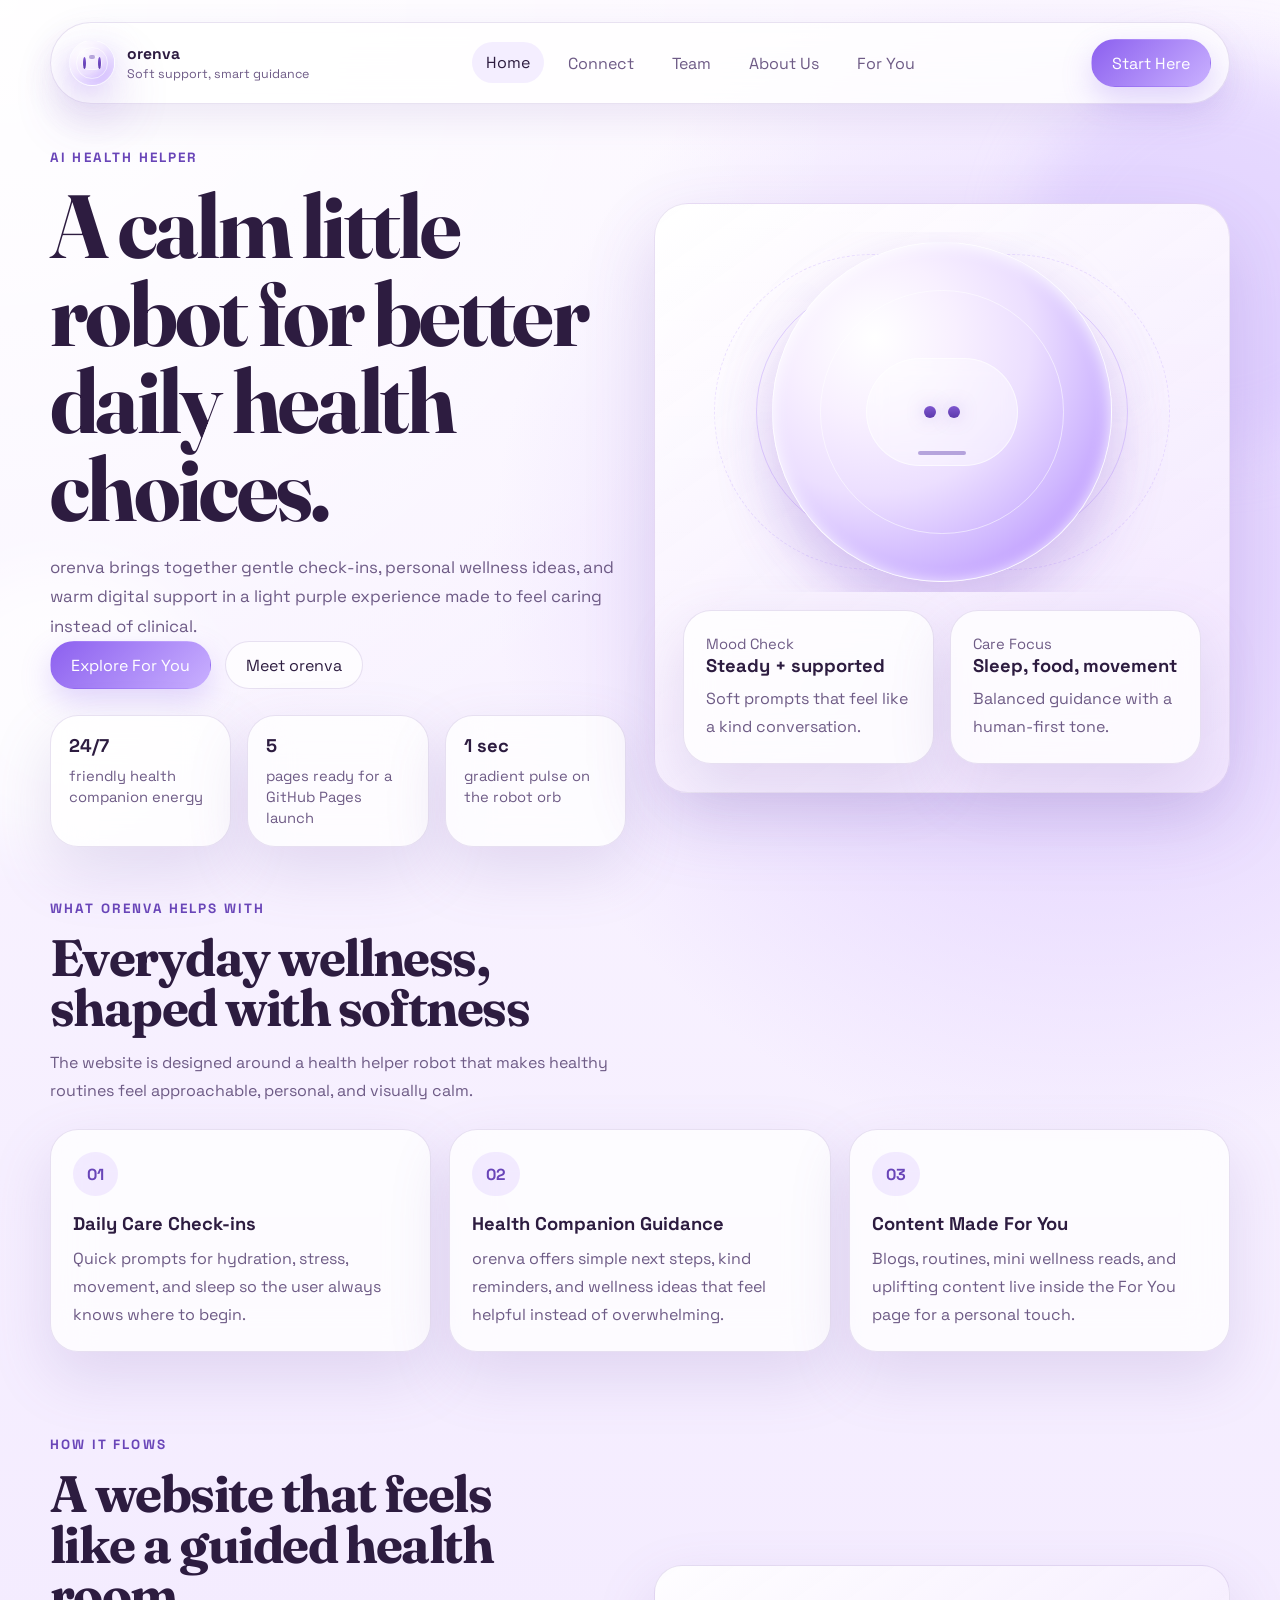
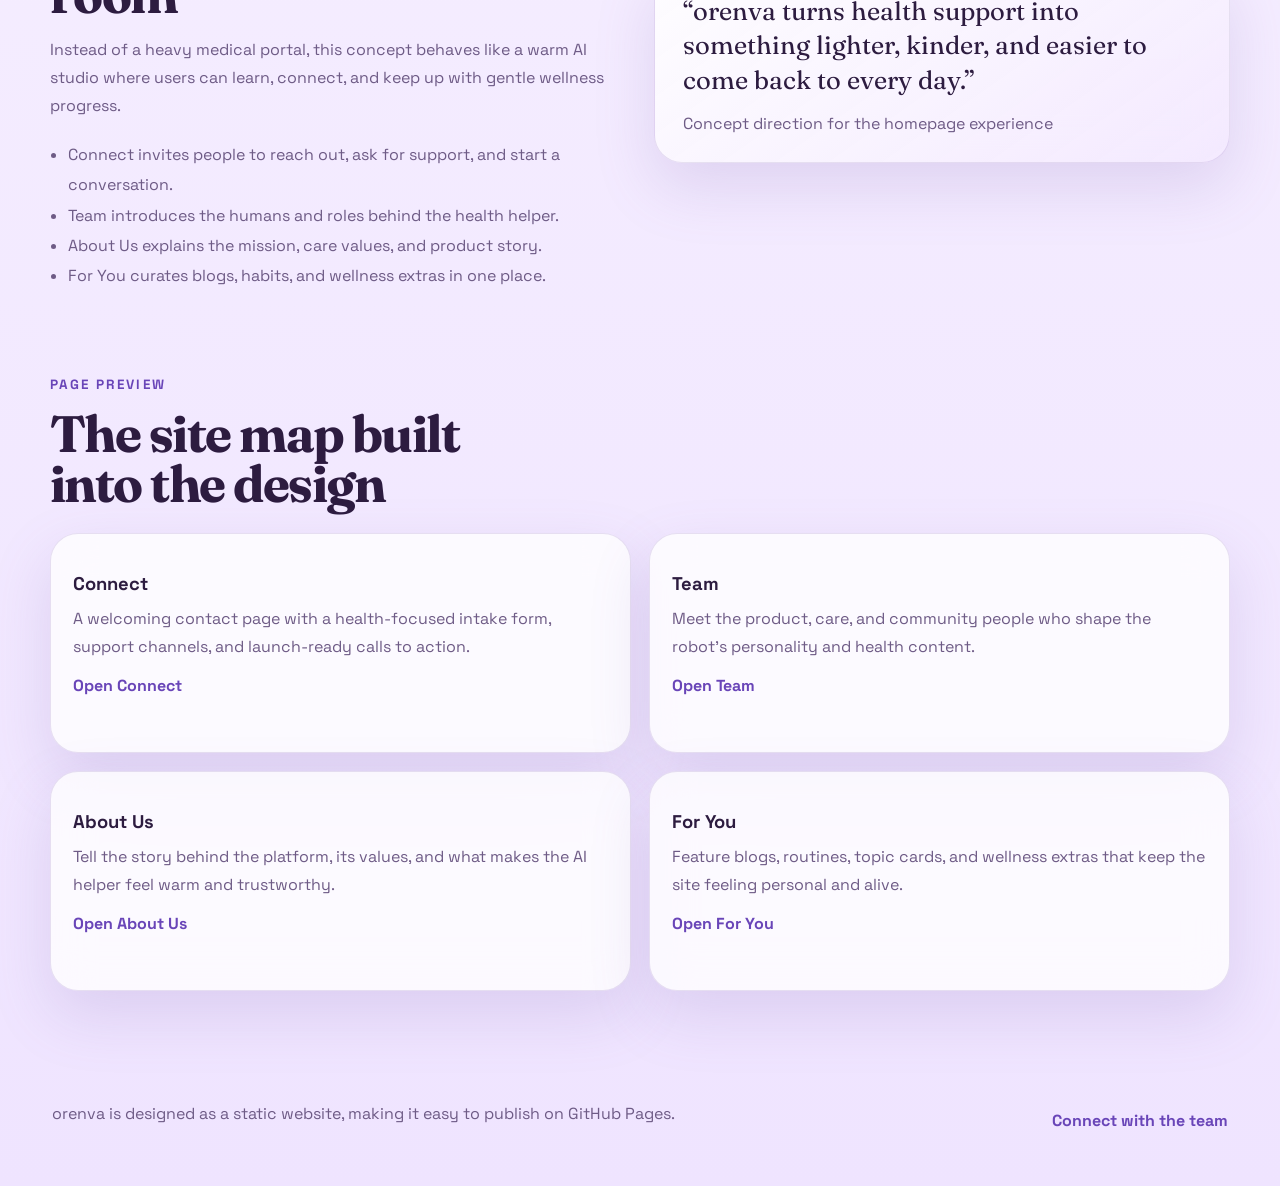
==== index.html @ 9d2106e4 "Add files via upload" ====
<!doctype html>
<html lang="en">
  <head>
    <meta charset="UTF-8" />
    <meta name="viewport" content="width=device-width, initial-scale=1.0" />
    <title>orenva | Gentle Health Support</title>
    <meta
      name="description"
      content="orenva is a soft, light-purple wellness website built for an AI health helper robot with pages for Connect, Team, About Us, and For You."
    />
    <link rel="stylesheet" href="./styles.css" />
    <script defer src="./main.js"></script>
  </head>
  <body data-page="home">
    <div class="site-shell">
      <header class="site-header">
        <a class="brand" href="./index.html" aria-label="orenva home">
          <span class="brand-mark">
            <span class="orb-bot orb-bot--small" data-orb aria-hidden="true">
              <span class="orb-face">
                <span class="eye"></span>
                <span class="eye"></span>
                <span class="mouth"></span>
              </span>
            </span>
          </span>
          <span class="brand-copy">
            <strong>orenva</strong>
            <small>Soft support, smart guidance</small>
          </span>
        </a>

        <nav class="site-nav" aria-label="Primary">
          <a href="./index.html" data-nav-link="home">Home</a>
          <a href="./connect.html" data-nav-link="connect">Connect</a>
          <a href="./team.html" data-nav-link="team">Team</a>
          <a href="./about.html" data-nav-link="about">About Us</a>
          <a href="./for-you.html" data-nav-link="for-you">For You</a>
        </nav>

        <a class="button nav-cta" href="./connect.html">Start Here</a>
      </header>

      <main class="page-main">
        <section class="hero">
          <div class="hero-copy" data-reveal>
            <p class="eyebrow">AI Health Helper</p>
            <h1 class="display">
              A calm little robot for better daily health choices.
            </h1>
            <p class="lead">
              orenva brings together gentle check-ins, personal wellness
              ideas, and warm digital support in a light purple experience made
              to feel caring instead of clinical.
            </p>

            <div class="hero-actions">
              <a class="button" href="./for-you.html">Explore For You</a>
              <a class="button button-secondary" href="./about.html">
                Meet orenva
              </a>
            </div>

            <div class="metric-list">
              <article class="metric">
                <strong>24/7</strong>
                <span>friendly health companion energy</span>
              </article>
              <article class="metric">
                <strong>5</strong>
                <span>pages ready for a GitHub Pages launch</span>
              </article>
              <article class="metric">
                <strong>1 sec</strong>
                <span>gradient pulse on the robot orb</span>
              </article>
            </div>
          </div>

          <div class="hero-visual" data-reveal>
            <section class="spotlight-panel">
              <div class="orb-stage">
                <div class="orb-halo orb-halo--one"></div>
                <div class="orb-halo orb-halo--two"></div>
                <div class="orb-bot orb-bot--hero" data-orb aria-hidden="true">
                  <span class="orb-face">
                    <span class="eye"></span>
                    <span class="eye"></span>
                    <span class="mouth"></span>
                  </span>
                </div>
              </div>

              <div class="hero-dashboard">
                <article class="stat-card">
                  <span class="stat-label">Mood Check</span>
                  <strong>Steady + supported</strong>
                  <p>Soft prompts that feel like a kind conversation.</p>
                </article>
                <article class="stat-card">
                  <span class="stat-label">Care Focus</span>
                  <strong>Sleep, food, movement</strong>
                  <p>Balanced guidance with a human-first tone.</p>
                </article>
              </div>
            </section>
          </div>
        </section>

        <section class="section" data-reveal>
          <div class="section-heading">
            <p class="eyebrow">What orenva Helps With</p>
            <h2 class="section-title">Everyday wellness, shaped with softness</h2>
            <p class="section-subtitle">
              The website is designed around a health helper robot that makes
              healthy routines feel approachable, personal, and visually calm.
            </p>
          </div>

          <div class="card-grid card-grid--three">
            <article class="surface-card">
              <span class="icon-chip">01</span>
              <h3>Daily Care Check-ins</h3>
              <p>
                Quick prompts for hydration, stress, movement, and sleep so the
                user always knows where to begin.
              </p>
            </article>
            <article class="surface-card">
              <span class="icon-chip">02</span>
              <h3>Health Companion Guidance</h3>
              <p>
                orenva offers simple next steps, kind reminders, and wellness
                ideas that feel helpful instead of overwhelming.
              </p>
            </article>
            <article class="surface-card">
              <span class="icon-chip">03</span>
              <h3>Content Made For You</h3>
              <p>
                Blogs, routines, mini wellness reads, and uplifting content live
                inside the For You page for a personal touch.
              </p>
            </article>
          </div>
        </section>

        <section class="section section--split">
          <div class="section-copy" data-reveal>
            <p class="eyebrow">How It Flows</p>
            <h2 class="section-title">A website that feels like a guided health room</h2>
            <p class="section-subtitle">
              Instead of a heavy medical portal, this concept behaves like a
              warm AI studio where users can learn, connect, and keep up with
              gentle wellness progress.
            </p>
            <ul class="list">
              <li>Connect invites people to reach out, ask for support, and start a conversation.</li>
              <li>Team introduces the humans and roles behind the health helper.</li>
              <li>About Us explains the mission, care values, and product story.</li>
              <li>For You curates blogs, habits, and wellness extras in one place.</li>
            </ul>
          </div>

          <aside class="quote-card" data-reveal>
            <p>
              “orenva turns health support into something lighter, kinder, and
              easier to come back to every day.”
            </p>
            <span>Concept direction for the homepage experience</span>
          </aside>
        </section>

        <section class="section" data-reveal>
          <div class="section-heading">
            <p class="eyebrow">Page Preview</p>
            <h2 class="section-title">The site map built into the design</h2>
          </div>

          <div class="card-grid card-grid--two">
            <article class="surface-card surface-card--feature">
              <h3>Connect</h3>
              <p>
                A welcoming contact page with a health-focused intake form,
                support channels, and launch-ready calls to action.
              </p>
              <a class="text-link" href="./connect.html">Open Connect</a>
            </article>
            <article class="surface-card surface-card--feature">
              <h3>Team</h3>
              <p>
                Meet the product, care, and community people who shape the
                robot’s personality and health content.
              </p>
              <a class="text-link" href="./team.html">Open Team</a>
            </article>
            <article class="surface-card surface-card--feature">
              <h3>About Us</h3>
              <p>
                Tell the story behind the platform, its values, and what makes
                the AI helper feel warm and trustworthy.
              </p>
              <a class="text-link" href="./about.html">Open About Us</a>
            </article>
            <article class="surface-card surface-card--feature">
              <h3>For You</h3>
              <p>
                Feature blogs, routines, topic cards, and wellness extras that
                keep the site feeling personal and alive.
              </p>
              <a class="text-link" href="./for-you.html">Open For You</a>
            </article>
          </div>
        </section>
      </main>

      <footer class="site-footer">
        <p>orenva is designed as a static website, making it easy to publish on GitHub Pages.</p>
        <a class="text-link" href="./connect.html">Connect with the team</a>
      </footer>
    </div>
  </body>
</html>
---- styles.css ----
@import url("https://fonts.googleapis.com/css2?family=Fraunces:wght@600;700&family=Space+Grotesk:wght@400;500;700&display=swap");

:root {
  color-scheme: light;
  --bg: #f7f1ff;
  --bg-soft: #f1e7ff;
  --surface: rgba(255, 255, 255, 0.78);
  --surface-strong: #ffffff;
  --surface-tint: rgba(255, 245, 255, 0.9);
  --ink: #2d1c40;
  --ink-soft: #6e5b86;
  --line: rgba(129, 95, 179, 0.18);
  --accent: #b391ff;
  --accent-strong: #8e63f0;
  --accent-deep: #6945b8;
  --accent-fog: rgba(179, 145, 255, 0.18);
  --shadow: 0 24px 60px rgba(130, 99, 176, 0.18);
  --radius-xl: 28px;
  --radius-lg: 22px;
  --radius-md: 16px;
  --transition: 220ms ease;
}

*,
*::before,
*::after {
  box-sizing: border-box;
}

html {
  scroll-behavior: smooth;
}

body {
  margin: 0;
  min-height: 100vh;
  color: var(--ink);
  font-family: "Space Grotesk", sans-serif;
  background:
    radial-gradient(circle at top left, rgba(255, 255, 255, 0.95), rgba(255, 255, 255, 0) 28%),
    radial-gradient(circle at 85% 20%, rgba(218, 197, 255, 0.9), rgba(218, 197, 255, 0) 24%),
    linear-gradient(180deg, #fcf8ff 0%, #f6efff 42%, #efe4ff 100%);
  overflow-x: hidden;
  position: relative;
}

body::before,
body::after {
  content: "";
  position: fixed;
  inset: auto;
  border-radius: 999px;
  z-index: 0;
  filter: blur(30px);
  pointer-events: none;
}

body::before {
  width: 24rem;
  height: 24rem;
  top: 4rem;
  right: -8rem;
  background: rgba(213, 194, 255, 0.45);
}

body::after {
  width: 18rem;
  height: 18rem;
  bottom: 3rem;
  left: -5rem;
  background: rgba(255, 255, 255, 0.7);
}

a {
  color: inherit;
  text-decoration: none;
}

img {
  max-width: 100%;
  display: block;
}

.site-shell {
  width: min(1180px, calc(100% - 32px));
  margin: 0 auto;
  padding: 22px 0 40px;
  position: relative;
  z-index: 1;
}

.site-header {
  position: sticky;
  top: 18px;
  z-index: 4;
  display: flex;
  align-items: center;
  justify-content: space-between;
  gap: 18px;
  flex-wrap: wrap;
  padding: 16px 18px;
  border: 1px solid var(--line);
  border-radius: 999px;
  background: rgba(255, 255, 255, 0.76);
  backdrop-filter: blur(18px);
  box-shadow: 0 14px 36px rgba(118, 84, 170, 0.12);
}

.brand {
  display: inline-flex;
  align-items: center;
  gap: 12px;
}

.brand-copy {
  display: grid;
  gap: 2px;
}

.brand-copy strong {
  font-size: 0.98rem;
}

.brand-copy small {
  color: var(--ink-soft);
  font-size: 0.78rem;
}

.site-nav {
  display: flex;
  align-items: center;
  justify-content: center;
  flex-wrap: wrap;
  gap: 10px;
}

.site-nav a {
  padding: 10px 14px;
  border-radius: 999px;
  color: var(--ink-soft);
  transition:
    color var(--transition),
    background-color var(--transition),
    transform var(--transition);
}

.site-nav a:hover,
.site-nav a.is-active {
  color: var(--ink);
  background: rgba(179, 145, 255, 0.15);
  transform: translateY(-1px);
}

.page-main {
  padding-top: 34px;
}

.hero,
.section--split,
.connect-layout,
.about-layout {
  display: grid;
  grid-template-columns: repeat(2, minmax(0, 1fr));
  gap: 28px;
  align-items: center;
}

.hero {
  min-height: calc(100vh - 180px);
}

.hero-copy,
.hero-visual,
.section-copy,
.page-intro {
  position: relative;
}

.eyebrow {
  margin: 0 0 16px;
  font-size: 0.84rem;
  font-weight: 700;
  letter-spacing: 0.16em;
  text-transform: uppercase;
  color: var(--accent-deep);
}

.display,
.section-title,
.page-title {
  margin: 0;
  font-family: "Fraunces", serif;
  line-height: 0.98;
  letter-spacing: -0.03em;
}

.display {
  font-size: clamp(3.4rem, 7vw, 6.4rem);
  max-width: 11ch;
}

.page-title {
  font-size: clamp(2.8rem, 5vw, 4.8rem);
}

.section-title {
  font-size: clamp(2.1rem, 4vw, 3.2rem);
  max-width: 14ch;
}

.lead,
.section-subtitle,
.page-subtitle,
.surface-card p,
.team-card p,
.stat-card p,
.contact-card p,
.resource-card p,
.quote-card p,
.timeline-item p,
.footer-note {
  margin: 0;
  line-height: 1.75;
  color: var(--ink-soft);
}

.lead {
  margin-top: 20px;
  max-width: 58ch;
  font-size: 1.05rem;
}

.page-subtitle,
.section-subtitle {
  margin-top: 16px;
  max-width: 62ch;
}

.section,
.page-hero {
  padding: 42px 0;
}

.section-heading {
  margin-bottom: 24px;
}

.hero-actions,
.chip-row,
.meta-row {
  display: flex;
  align-items: center;
  gap: 14px;
  flex-wrap: wrap;
}

.button,
button,
input,
select,
textarea {
  font: inherit;
}

.button {
  display: inline-flex;
  align-items: center;
  justify-content: center;
  min-height: 48px;
  padding: 0 20px;
  border-radius: 999px;
  border: 1px solid transparent;
  background: linear-gradient(135deg, #8c60ef 0%, #c9b0ff 100%);
  color: #ffffff;
  box-shadow: 0 12px 30px rgba(142, 99, 240, 0.26);
  transition:
    transform var(--transition),
    box-shadow var(--transition),
    background-color var(--transition);
}

.button:hover {
  transform: translateY(-2px);
  box-shadow: 0 16px 34px rgba(142, 99, 240, 0.3);
}

.button-secondary {
  color: var(--ink);
  border-color: var(--line);
  background: rgba(255, 255, 255, 0.7);
  box-shadow: none;
}

.nav-cta {
  min-width: 120px;
}

.metric-list,
.stat-stack {
  display: grid;
  gap: 16px;
}

.metric-list {
  margin-top: 26px;
  grid-template-columns: repeat(3, minmax(0, 1fr));
}

.metric,
.stat-card,
.surface-card,
.contact-card,
.team-card,
.resource-card,
.quote-card,
.timeline-item,
.page-panel {
  border: 1px solid var(--line);
  border-radius: var(--radius-xl);
  background: var(--surface);
  backdrop-filter: blur(20px);
  box-shadow: var(--shadow);
}

.metric {
  padding: 18px;
}

.metric strong,
.stat-card strong {
  display: block;
  font-size: 1.15rem;
  margin-bottom: 8px;
}

.metric span,
.stat-label,
.team-role,
.blog-meta,
.timeline-item span {
  color: var(--ink-soft);
  font-size: 0.92rem;
}

.spotlight-panel {
  position: relative;
  padding: 28px;
  border-radius: 34px;
  background:
    linear-gradient(145deg, rgba(255, 255, 255, 0.9), rgba(244, 232, 255, 0.82)),
    linear-gradient(180deg, rgba(255, 255, 255, 0.6), rgba(255, 255, 255, 0));
  border: 1px solid rgba(129, 95, 179, 0.16);
  box-shadow: 0 30px 70px rgba(111, 77, 170, 0.18);
}

.orb-stage {
  position: relative;
  min-height: 360px;
  display: grid;
  place-items: center;
  overflow: hidden;
}

.orb-halo {
  position: absolute;
  border-radius: 999px;
  border: 1px solid rgba(180, 145, 255, 0.36);
}

.orb-halo--one {
  width: 72%;
  height: 72%;
}

.orb-halo--two {
  width: 88%;
  height: 88%;
  border-style: dashed;
  opacity: 0.7;
}

.orb-bot {
  position: relative;
  display: grid;
  place-items: center;
  aspect-ratio: 1;
  border-radius: 50%;
  background:
    radial-gradient(circle at 30% 28%, #ffffff 0%, #faf7ff 24%, #e9ddff 48%, #cfb4ff 72%, #af83ff 100%);
  border: 1px solid rgba(255, 255, 255, 0.88);
  box-shadow:
    inset 0 2px 16px rgba(255, 255, 255, 0.88),
    0 28px 56px rgba(138, 96, 201, 0.24);
  transition:
    background 900ms ease,
    box-shadow 900ms ease,
    transform 400ms ease;
  animation: orb-float 4s ease-in-out infinite;
}

.orb-bot::before {
  content: "";
  position: absolute;
  inset: -12%;
  z-index: -1;
  border-radius: inherit;
  background: conic-gradient(
    from 90deg,
    rgba(255, 255, 255, 0.05),
    rgba(195, 165, 255, 0.52),
    rgba(255, 255, 255, 0.08),
    rgba(214, 199, 255, 0.38)
  );
  filter: blur(12px);
}

.orb-bot::after {
  content: "";
  position: absolute;
  inset: 14%;
  border-radius: inherit;
  border: 1px solid rgba(255, 255, 255, 0.55);
}

.orb-bot[data-tone="white"] {
  background:
    radial-gradient(circle at 30% 28%, #ffffff 0%, #fffefe 26%, #f7f2ff 48%, #e2d7ff 72%, #cdb9f6 100%);
  box-shadow:
    inset 0 2px 16px rgba(255, 255, 255, 0.92),
    0 28px 56px rgba(138, 96, 201, 0.18);
}

.orb-bot[data-tone="purple"] {
  background:
    radial-gradient(circle at 30% 28%, #ffffff 0%, #f8f0ff 24%, #ecdfff 46%, #d0b8ff 68%, #a977ff 100%);
  box-shadow:
    inset 0 2px 16px rgba(255, 255, 255, 0.92),
    0 28px 56px rgba(125, 76, 205, 0.3);
}

.orb-bot--hero {
  width: min(340px, 72vw);
}

.orb-bot--small {
  width: 46px;
}

.orb-face {
  position: relative;
  width: 45%;
  height: 32%;
  display: flex;
  align-items: center;
  justify-content: center;
  gap: 12px;
  border-radius: 999px;
  background: rgba(255, 255, 255, 0.42);
  border: 1px solid rgba(255, 255, 255, 0.62);
  backdrop-filter: blur(10px);
}

.eye {
  width: 12px;
  height: 12px;
  border-radius: 50%;
  background: linear-gradient(180deg, #7f57d0 0%, #5c39ab 100%);
  box-shadow: 0 0 18px rgba(127, 87, 208, 0.35);
}

.mouth {
  position: absolute;
  bottom: 10px;
  width: 32%;
  height: 4px;
  border-radius: 999px;
  background: rgba(92, 57, 171, 0.42);
}

.hero-dashboard {
  display: grid;
  grid-template-columns: repeat(2, minmax(0, 1fr));
  gap: 16px;
  margin-top: 18px;
}

.stat-card,
.surface-card,
.contact-card,
.team-card,
.resource-card,
.timeline-item,
.page-panel {
  padding: 22px;
}

.stat-label,
.text-link {
  display: inline-flex;
  align-items: center;
  gap: 8px;
}

.text-link {
  margin-top: 14px;
  color: var(--accent-deep);
  font-weight: 700;
}

.text-link:hover {
  text-decoration: underline;
}

.card-grid,
.team-grid,
.blog-grid,
.contact-grid,
.mini-grid,
.timeline {
  display: grid;
  gap: 18px;
}

.contact-grid--offset {
  margin-top: 18px;
}

.card-grid--three,
.team-grid,
.contact-grid,
.mini-grid {
  grid-template-columns: repeat(3, minmax(0, 1fr));
}

.card-grid--two,
.blog-grid,
.timeline {
  grid-template-columns: repeat(2, minmax(0, 1fr));
}

.surface-card h3,
.team-card h3,
.resource-card h3,
.contact-card h3,
.timeline-item h3 {
  margin: 16px 0 10px;
  font-size: 1.15rem;
}

.surface-card--feature {
  min-height: 220px;
}

.icon-chip,
.chip {
  display: inline-flex;
  align-items: center;
  justify-content: center;
  min-width: 44px;
  min-height: 44px;
  padding: 0 14px;
  border-radius: 999px;
  background: rgba(179, 145, 255, 0.16);
  color: var(--accent-deep);
  font-weight: 700;
}

.chip {
  min-height: 38px;
  min-width: unset;
  font-size: 0.92rem;
}

.list {
  margin: 20px 0 0;
  padding-left: 18px;
  color: var(--ink-soft);
  line-height: 1.9;
}

.quote-card {
  padding: 28px;
  background:
    linear-gradient(145deg, rgba(255, 255, 255, 0.9), rgba(243, 233, 255, 0.84));
}

.quote-card p {
  font-family: "Fraunces", serif;
  font-size: 1.6rem;
  line-height: 1.35;
  color: var(--ink);
}

.quote-card span {
  display: inline-block;
  margin-top: 16px;
  color: var(--ink-soft);
}

.page-hero {
  display: grid;
  gap: 18px;
}

.page-panel {
  background: var(--surface-tint);
}

.contact-card strong,
.page-panel strong {
  display: block;
  margin-bottom: 8px;
}

.connect-form {
  display: grid;
  gap: 16px;
}

.field {
  display: grid;
  gap: 8px;
}

label {
  font-weight: 700;
  font-size: 0.94rem;
}

input,
select,
textarea {
  width: 100%;
  border: 1px solid rgba(131, 98, 179, 0.2);
  border-radius: 18px;
  background: rgba(255, 255, 255, 0.9);
  color: var(--ink);
  padding: 14px 16px;
  outline: none;
  transition:
    border-color var(--transition),
    box-shadow var(--transition),
    transform var(--transition);
}

textarea {
  min-height: 150px;
  resize: vertical;
}

input:focus,
select:focus,
textarea:focus {
  border-color: rgba(142, 99, 240, 0.4);
  box-shadow: 0 0 0 4px rgba(142, 99, 240, 0.12);
  transform: translateY(-1px);
}

.form-status {
  margin: 0;
  padding: 14px 16px;
  border-radius: 18px;
  background: rgba(179, 145, 255, 0.14);
  color: var(--accent-deep);
}

.avatar {
  width: 74px;
  height: 74px;
  border-radius: 24px;
  display: grid;
  place-items: center;
  font-family: "Fraunces", serif;
  font-size: 1.4rem;
  background: linear-gradient(145deg, #ffffff 0%, #ecdfff 100%);
  color: var(--accent-deep);
  box-shadow: inset 0 1px 10px rgba(255, 255, 255, 0.8);
}

.team-role {
  margin: 10px 0 0;
}

.founder-card {
  display: grid;
  grid-template-columns: minmax(240px, 320px) minmax(0, 1fr);
  gap: 28px;
  align-items: center;
  padding: 28px;
}

.founder-card h2 {
  margin: 0;
  font-family: "Fraunces", serif;
  font-size: clamp(2rem, 4vw, 3rem);
  line-height: 1;
}

.founder-card--about {
  background:
    linear-gradient(145deg, rgba(255, 255, 255, 0.94), rgba(241, 230, 255, 0.88));
}

.founder-copy {
  display: grid;
  gap: 12px;
}

.founder-label {
  margin-bottom: 0;
}

.registered-name {
  margin: 0;
  color: var(--accent-deep);
  font-size: 0.95rem;
  font-weight: 700;
}

.founder-portrait-frame {
  display: grid;
  place-items: center;
  min-height: 360px;
  padding: 20px;
  border-radius: 30px;
  border: 2px solid rgba(149, 110, 219, 0.42);
  background:
    radial-gradient(circle at top, rgba(255, 255, 255, 0.95), rgba(255, 255, 255, 0) 54%),
    linear-gradient(180deg, rgba(244, 235, 255, 0.92), rgba(233, 220, 255, 0.7));
  box-shadow:
    inset 0 1px 12px rgba(255, 255, 255, 0.75),
    0 18px 36px rgba(125, 76, 205, 0.15);
}

.founder-portrait {
  width: 100%;
  max-width: 260px;
  height: 100%;
  max-height: 420px;
  object-fit: cover;
  border-radius: 24px;
  border: 3px solid rgba(149, 110, 219, 0.5);
  box-shadow: 0 18px 34px rgba(86, 56, 150, 0.18);
}

.blog-card {
  padding: 24px;
  border-radius: var(--radius-xl);
  border: 1px solid var(--line);
  background:
    linear-gradient(145deg, rgba(255, 255, 255, 0.9), rgba(244, 236, 255, 0.86));
  box-shadow: var(--shadow);
}

.blog-card h3 {
  margin: 14px 0 10px;
  font-size: 1.18rem;
}

.blog-meta {
  display: inline-flex;
  align-items: center;
  padding: 8px 12px;
  border-radius: 999px;
  background: rgba(179, 145, 255, 0.12);
}

.timeline-item span {
  display: inline-block;
  margin-bottom: 12px;
  font-weight: 700;
  color: var(--accent-deep);
}

.site-footer {
  display: flex;
  align-items: center;
  justify-content: space-between;
  gap: 16px;
  flex-wrap: wrap;
  margin-top: 34px;
  padding: 20px 2px 6px;
  color: var(--ink-soft);
}

[data-reveal] {
  opacity: 0;
  transform: translateY(22px);
  transition:
    opacity 700ms ease,
    transform 700ms ease;
}

[data-reveal].is-visible {
  opacity: 1;
  transform: translateY(0);
}

@keyframes orb-float {
  0%,
  100% {
    transform: translateY(0);
  }
  50% {
    transform: translateY(-12px);
  }
}

@media (max-width: 960px) {
  .hero,
  .section--split,
  .connect-layout,
  .about-layout,
  .founder-card,
  .card-grid--two,
  .blog-grid,
  .timeline,
  .card-grid--three,
  .team-grid,
  .contact-grid,
  .mini-grid,
  .metric-list,
  .hero-dashboard {
    grid-template-columns: 1fr;
  }

  .site-header {
    border-radius: 28px;
  }

  .display,
  .page-title {
    max-width: none;
  }

  .hero {
    min-height: auto;
  }
}

@media (max-width: 680px) {
  .site-shell {
    width: min(100% - 20px, 1180px);
    padding-top: 14px;
  }

  .site-header {
    justify-content: center;
  }

  .spotlight-panel,
  .quote-card,
  .surface-card,
  .contact-card,
  .team-card,
  .blog-card,
  .resource-card,
  .timeline-item,
  .page-panel,
  .stat-card {
    padding: 20px;
  }

  .orb-stage {
    min-height: 290px;
  }

  .orb-bot--hero {
    width: min(260px, 72vw);
  }

  .founder-card {
    padding: 22px;
  }

  .founder-portrait-frame {
    min-height: 300px;
  }
}

@media (prefers-reduced-motion: reduce) {
  html {
    scroll-behavior: auto;
  }

  *,
  *::before,
  *::after {
    animation-duration: 0.01ms !important;
    animation-iteration-count: 1 !important;
    transition-duration: 0.01ms !important;
  }

  [data-reveal] {
    opacity: 1;
    transform: none;
  }
}
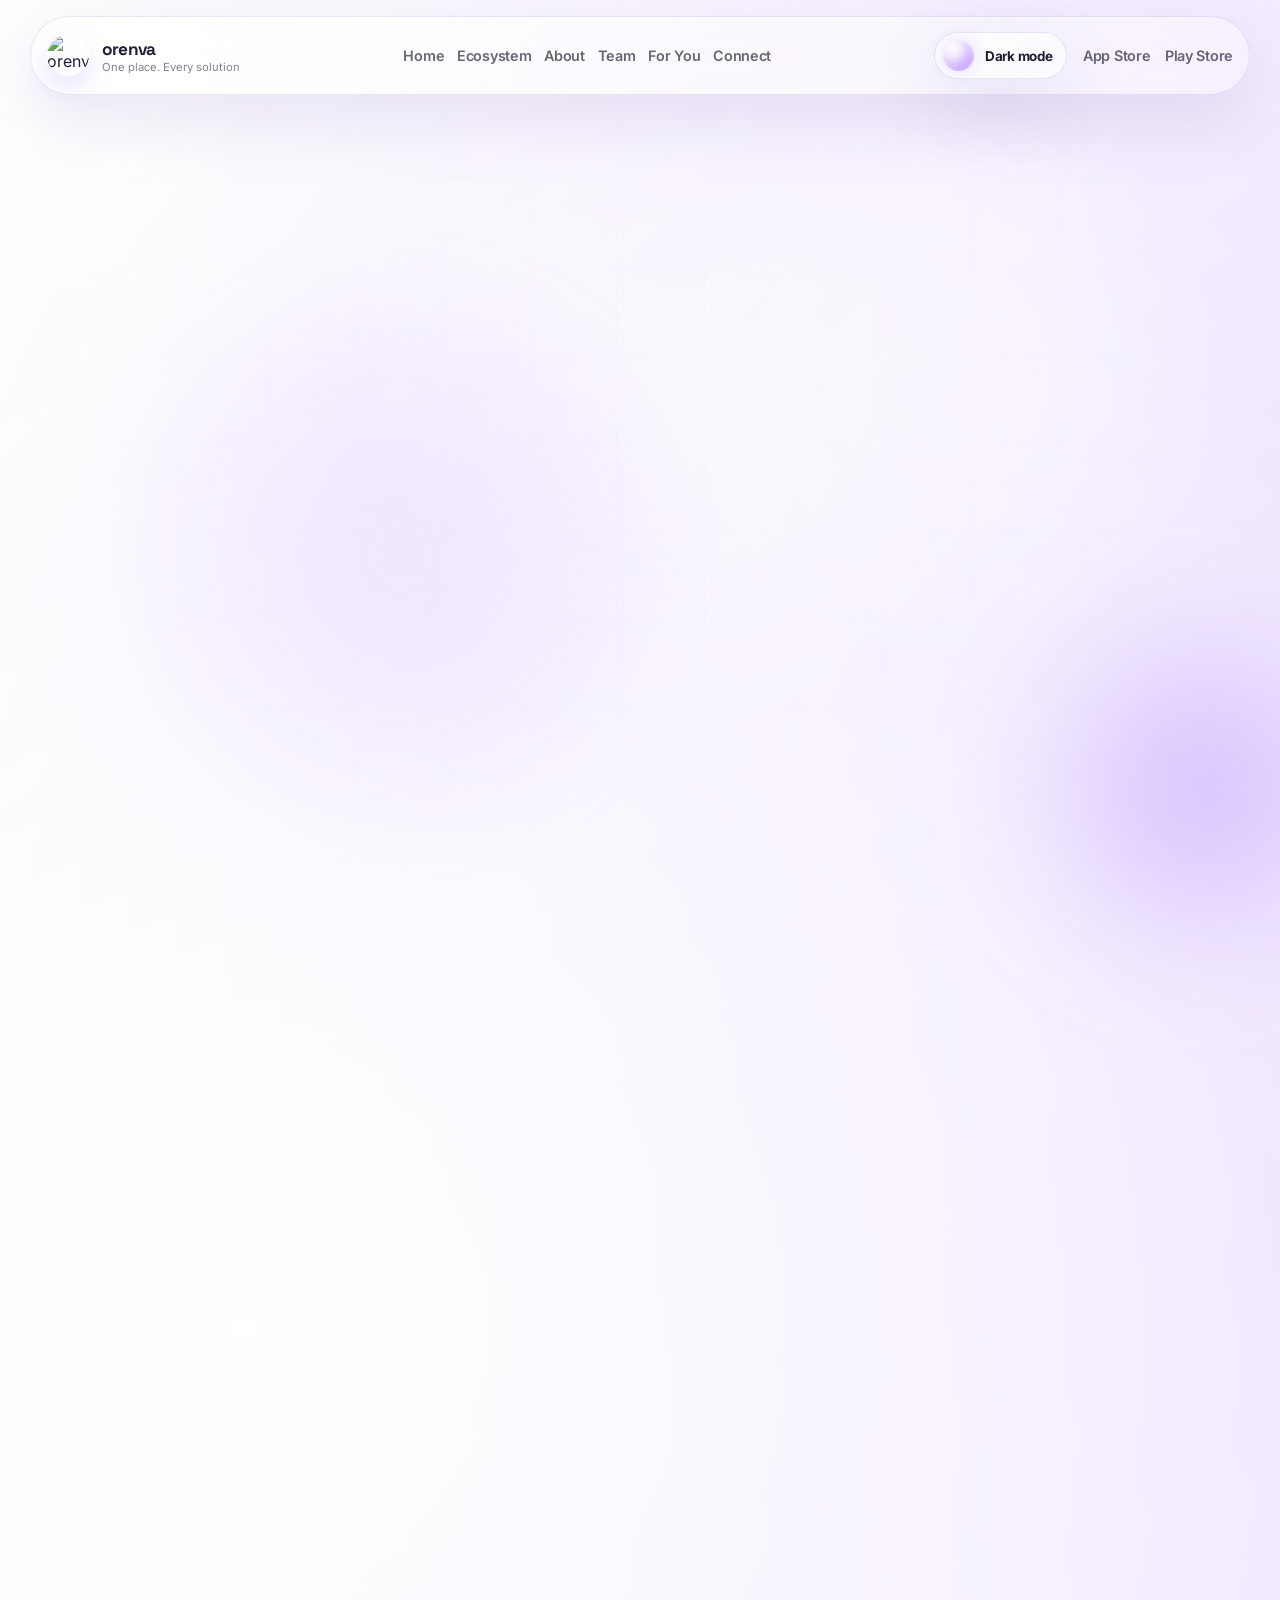
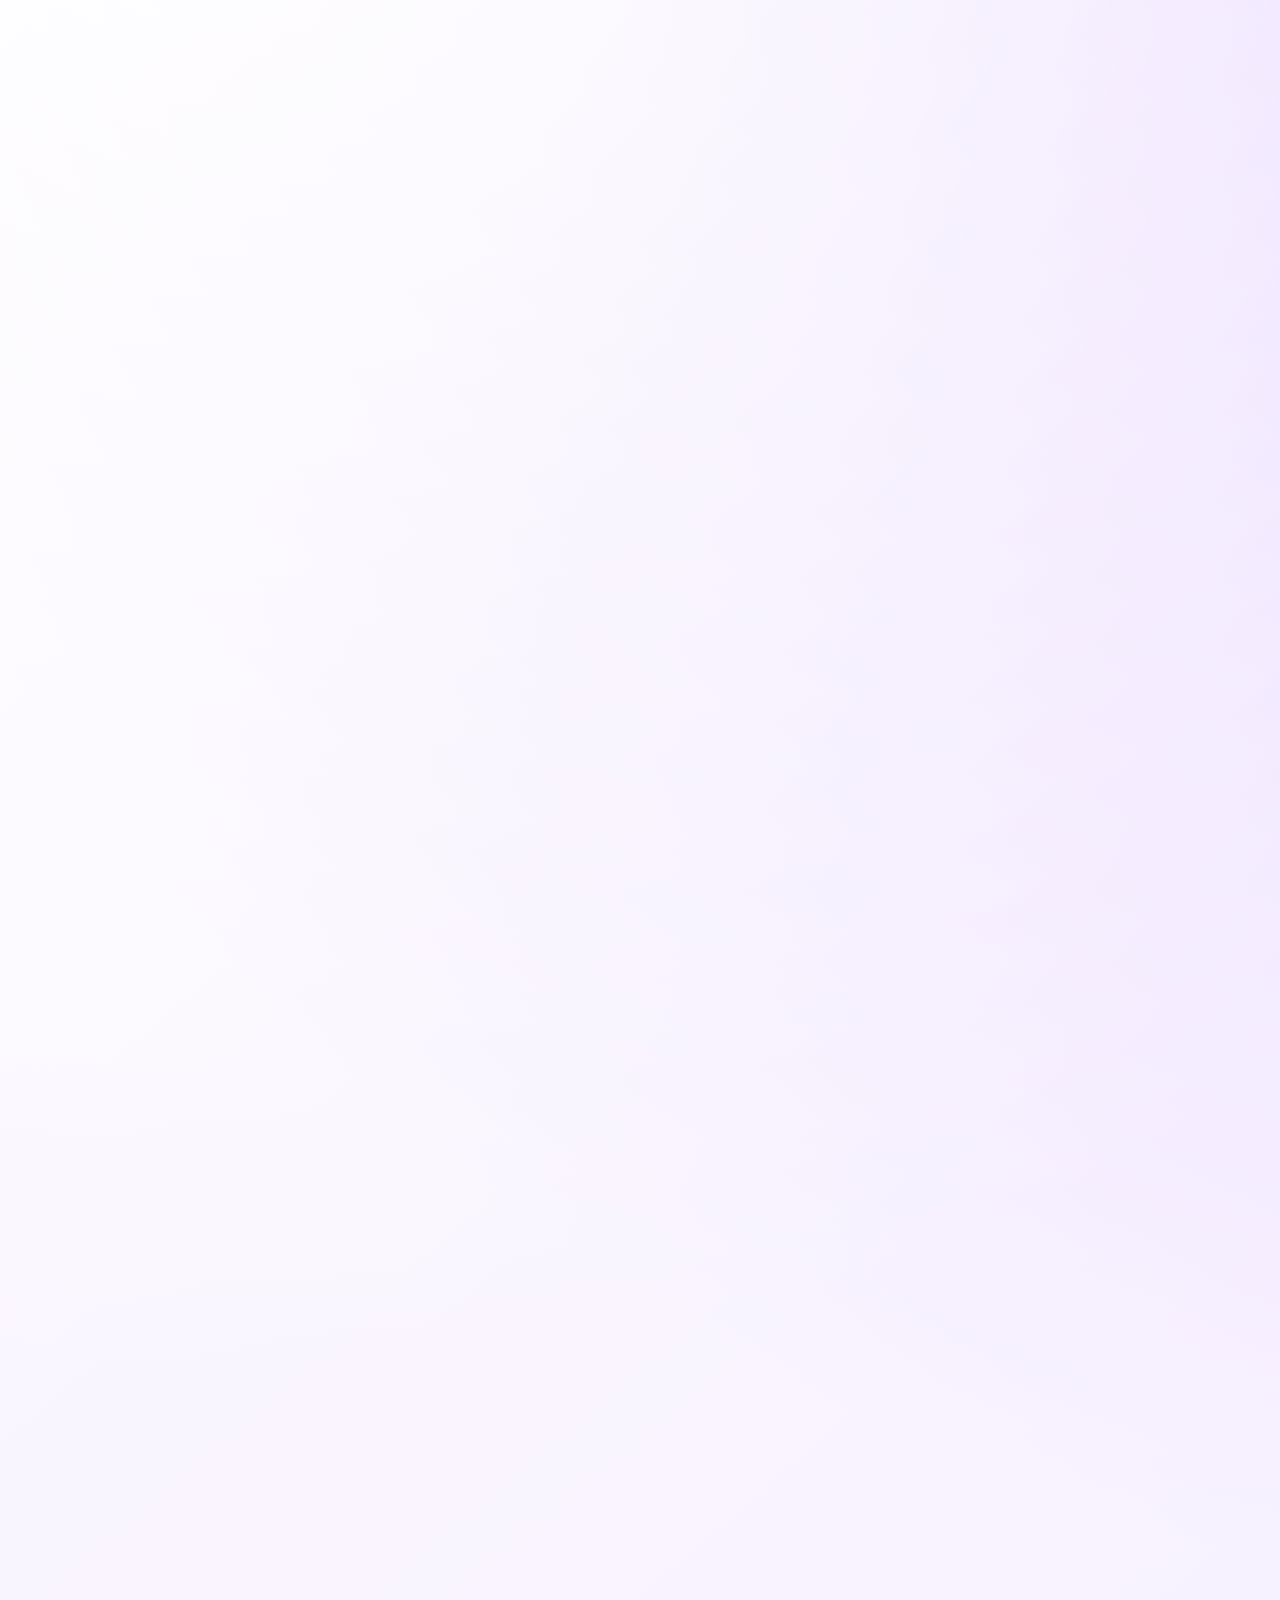
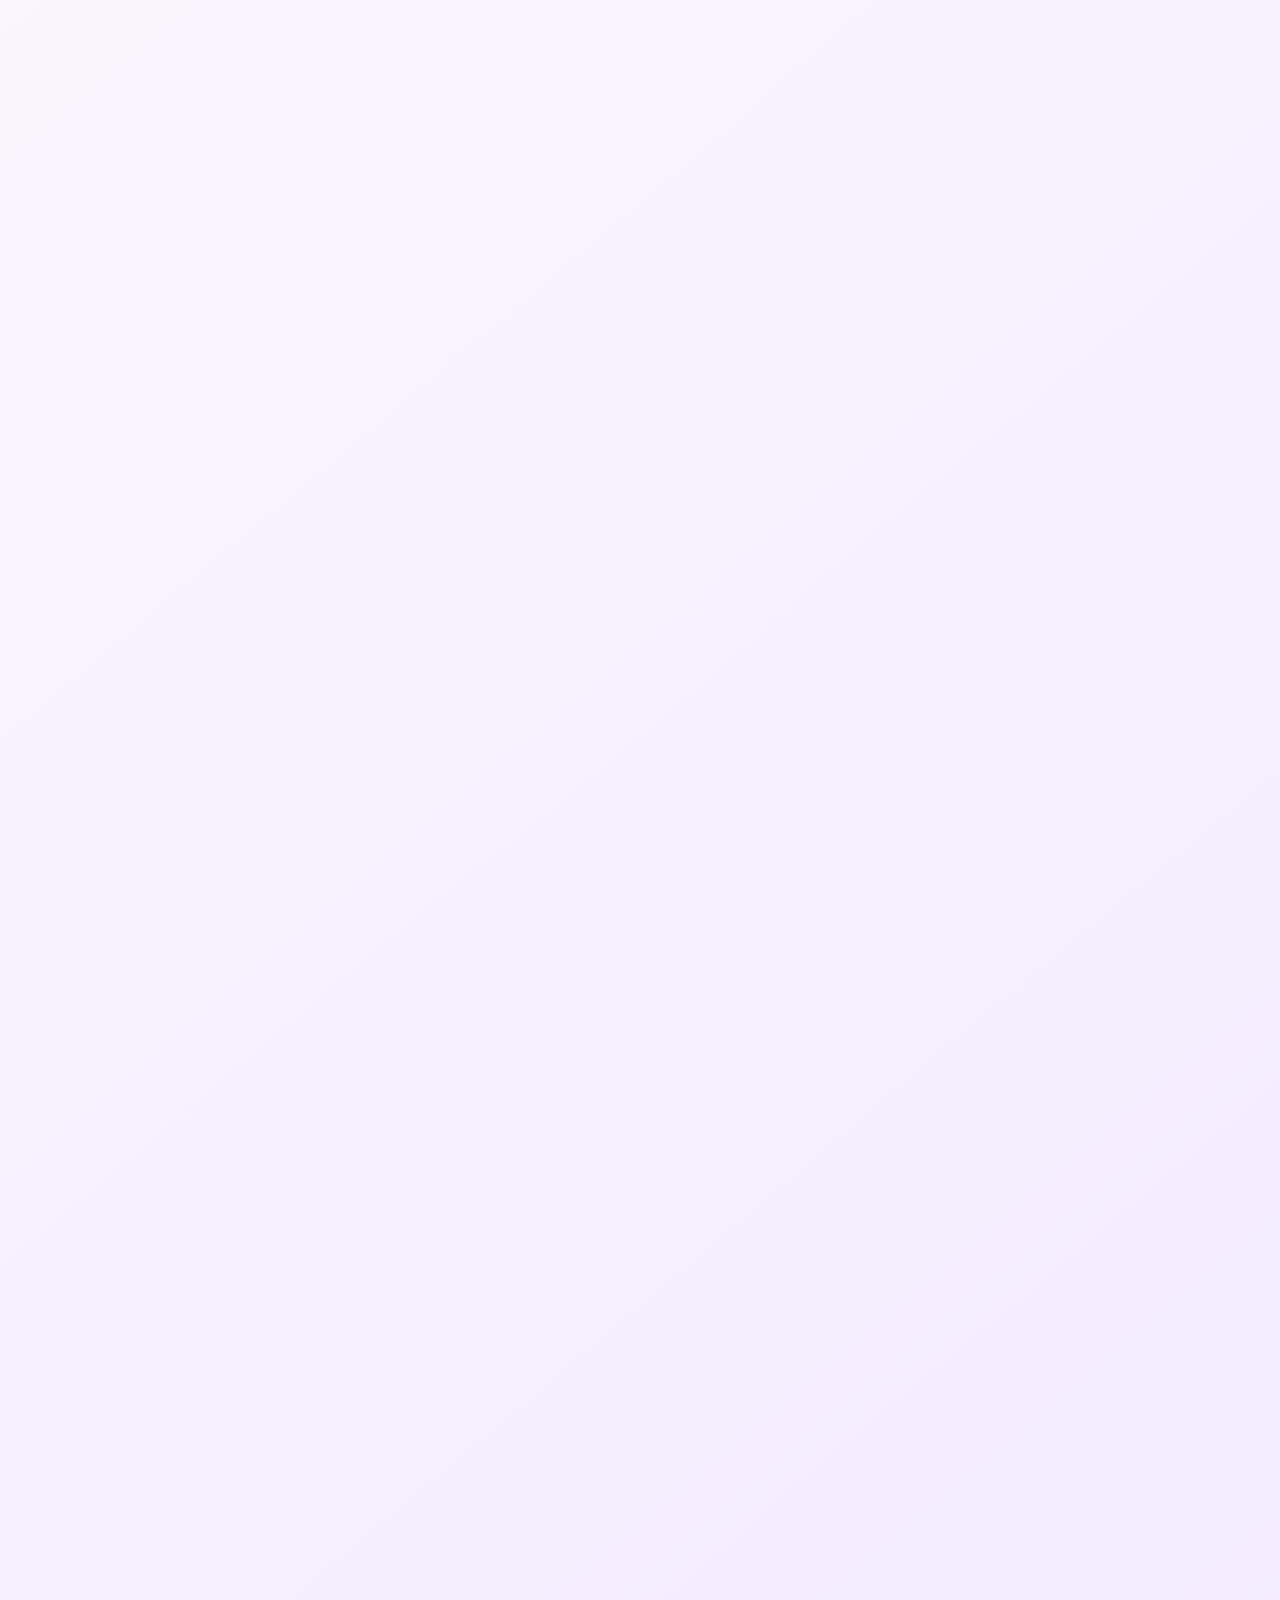
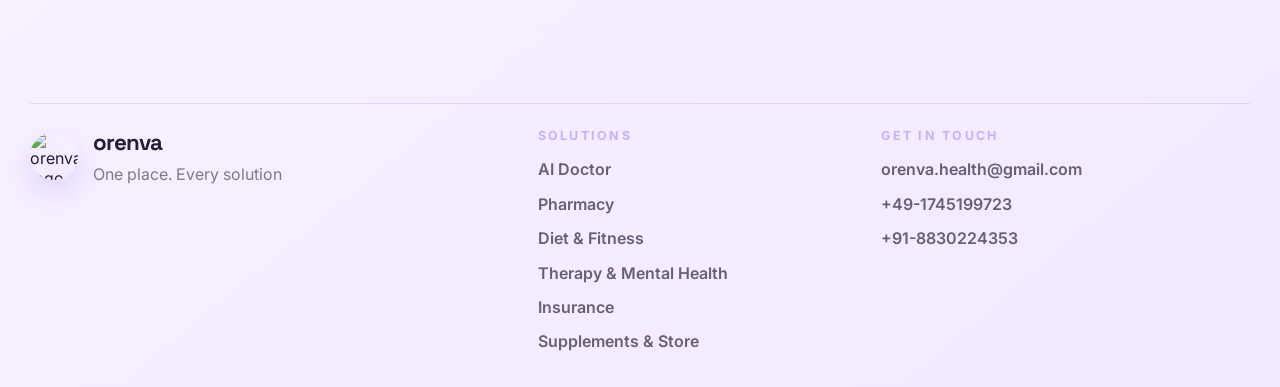
==== commit e293fd0e: "Add files via upload" ====
--- a/index.html
+++ b/index.html
@@ -1,223 +1,507 @@
 <!doctype html>
 <html lang="en">
   <head>
-    <meta charset="UTF-8" />
-    <meta name="viewport" content="width=device-width, initial-scale=1.0" />
-    <title>orenva | Gentle Health Support</title>
+    <meta charset="utf-8" />
+    <meta
+      name="viewport"
+      content="width=device-width, initial-scale=1, viewport-fit=cover"
+    />
+    <title>orenva | Unified Healthcare AI Platform</title>
     <meta
       name="description"
-      content="orenva is a soft, light-purple wellness website built for an AI health helper robot with pages for Connect, Team, About Us, and For You."
+      content="orenva is a premium healthcare AI platform unifying consultation, pharmacy, therapy, fitness, insurance, and wellness commerce in one intelligent ecosystem."
     />
-    <link rel="stylesheet" href="./styles.css" />
-    <script defer src="./main.js"></script>
+    <meta
+      name="keywords"
+      content="orenva, healthcare AI, AI doctor, digital health, pharmacy, therapy, insurance, wellness"
+    />
+    <meta property="og:title" content="orenva | One place. Every solution" />
+    <meta
+      property="og:description"
+      content="Step inside the future of healthcare with orenva's immersive AI-powered ecosystem."
+    />
+    <meta property="og:type" content="website" />
+    <link rel="icon" type="image/png" href="assets/orenva-logo.png" />
+    <link rel="apple-touch-icon" href="assets/orenva-logo.png" />
+    <link rel="preconnect" href="https://fonts.googleapis.com" />
+    <link rel="preconnect" href="https://fonts.gstatic.com" crossorigin />
+    <link
+      href="https://fonts.googleapis.com/css2?family=Inter:wght@400;500;600;700;800&amp;family=Space+Grotesk:wght@500;700&amp;display=swap"
+      rel="stylesheet"
+    />
+    <script>
+      (function () {
+        try {
+          var savedTheme = localStorage.getItem("orenva-theme");
+          if (savedTheme === "dark") {
+            document.documentElement.setAttribute("data-theme", "dark");
+          }
+        } catch (error) {}
+      })();
+    </script>
+    <link rel="stylesheet" href="styles.css" />
   </head>
-  <body data-page="home">
-    <div class="site-shell">
-      <header class="site-header">
-        <a class="brand" href="./index.html" aria-label="orenva home">
-          <span class="brand-mark">
-            <span class="orb-bot orb-bot--small" data-orb aria-hidden="true">
-              <span class="orb-face">
-                <span class="eye"></span>
-                <span class="eye"></span>
-                <span class="mouth"></span>
-              </span>
-            </span>
-          </span>
-          <span class="brand-copy">
-            <strong>orenva</strong>
-            <small>Soft support, smart guidance</small>
-          </span>
+  <body class="page-home">
+    <div class="site-bg" aria-hidden="true"></div>
+    <div class="site-grid" aria-hidden="true"></div>
+
+    <div class="scene-shell" aria-hidden="true">
+      <canvas id="sceneCanvas"></canvas>
+      <div class="scene-aura scene-aura-one"></div>
+      <div class="scene-aura scene-aura-two"></div>
+      <div class="scene-pulse" id="scenePulse"></div>
+    </div>
+
+    <header class="site-header">
+      <a class="brand" href="index.html" aria-label="orenva home">
+        <span class="brand-mark">
+          <img class="brand-logo" src="assets/orenva-logo.png" alt="orenva logo" />
+        </span>
+        <span class="brand-copy">
+          <strong>orenva</strong>
+          <span>One place. Every solution</span>
+        </span>
+      </a>
+
+      <button
+        class="menu-toggle"
+        type="button"
+        data-menu-toggle
+        aria-expanded="false"
+        aria-label="Toggle navigation"
+      >
+        <span></span>
+        <span></span>
+      </button>
+
+      <nav class="site-nav" data-menu>
+        <a href="#hero">Home</a>
+        <a href="#ecosystem">Ecosystem</a>
+        <a href="about.html">About</a>
+        <a href="team.html">Team</a>
+        <a href="for-you.html">For You</a>
+        <a href="connect.html">Connect</a>
+      </nav>
+
+      <button
+        class="theme-toggle"
+        type="button"
+        data-theme-toggle
+        aria-label="Toggle dark mode"
+        aria-pressed="false"
+      >
+        <span class="theme-toggle-orb"></span>
+        <span class="theme-toggle-text">Dark mode</span>
+      </button>
+
+      <div class="header-links desktop-only">
+        <a class="mini-link" href="https://www.apple.com/app-store/" target="_blank" rel="noreferrer">
+          App Store
         </a>
-
-        <nav class="site-nav" aria-label="Primary">
-          <a href="./index.html" data-nav-link="home">Home</a>
-          <a href="./connect.html" data-nav-link="connect">Connect</a>
-          <a href="./team.html" data-nav-link="team">Team</a>
-          <a href="./about.html" data-nav-link="about">About Us</a>
-          <a href="./for-you.html" data-nav-link="for-you">For You</a>
-        </nav>
-
-        <a class="button nav-cta" href="./connect.html">Start Here</a>
-      </header>
-
-      <main class="page-main">
-        <section class="hero">
-          <div class="hero-copy" data-reveal>
-            <p class="eyebrow">AI Health Helper</p>
-            <h1 class="display">
-              A calm little robot for better daily health choices.
-            </h1>
-            <p class="lead">
-              orenva brings together gentle check-ins, personal wellness
-              ideas, and warm digital support in a light purple experience made
-              to feel caring instead of clinical.
-            </p>
-
-            <div class="hero-actions">
-              <a class="button" href="./for-you.html">Explore For You</a>
-              <a class="button button-secondary" href="./about.html">
-                Meet orenva
+        <a class="mini-link" href="https://play.google.com/store" target="_blank" rel="noreferrer">
+          Play Store
+        </a>
+      </div>
+    </header>
+
+    <main>
+      <section class="hero section-shell" id="hero">
+        <div class="hero-copy" data-reveal>
+          <p class="eyebrow-pill">Activating the future of healthcare</p>
+          <h1>
+            One intelligent ecosystem for
+            <span>consultation, care, and wellness.</span>
+          </h1>
+          <p class="hero-text">
+            orenva unifies AI doctor consultation, pharmacy ordering, diet and
+            fitness coaching, therapy support, insurance intelligence, and
+            supplements into one premium health-tech platform.
+          </p>
+
+          <div class="hero-actions">
+            <button class="button-primary" type="button" data-activate>
+              Activate orenva
+            </button>
+            <a class="button-secondary" href="#ecosystem">Explore ecosystem</a>
+          </div>
+
+          <div class="hero-metrics">
+            <article class="glass-card metric-card">
+              <p class="metric-label">AI consultation</p>
+              <h2>Fewer unnecessary visits</h2>
+              <p>Smart triage guides users before they enter fragmented care loops.</p>
+            </article>
+            <article class="glass-card metric-card">
+              <p class="metric-label">Unified journey</p>
+              <h2>One health context</h2>
+              <p>Pharmacy, therapy, insurance, and wellness move through one system.</p>
+            </article>
+            <article class="glass-card metric-card">
+              <p class="metric-label">Future ready</p>
+              <h2>Built for desktop and phone</h2>
+              <p>The interaction system scales gracefully for mobile users.</p>
+            </article>
+          </div>
+
+          <div class="platform-strip glass-card">
+            <div class="platform-group">
+              <span class="platform-label">Download</span>
+              <a class="platform-button" href="https://www.apple.com/app-store/" target="_blank" rel="noreferrer">
+                <span class="platform-icon">A</span>
+                <span>
+                  <small>Download on the</small>
+                  App Store
+                </span>
+              </a>
+              <a class="platform-button" href="https://play.google.com/store" target="_blank" rel="noreferrer">
+                <span class="platform-icon">P</span>
+                <span>
+                  <small>Get it on</small>
+                  Google Play
+                </span>
               </a>
             </div>
 
-            <div class="metric-list">
-              <article class="metric">
-                <strong>24/7</strong>
-                <span>friendly health companion energy</span>
-              </article>
-              <article class="metric">
-                <strong>5</strong>
-                <span>pages ready for a GitHub Pages launch</span>
-              </article>
-              <article class="metric">
-                <strong>1 sec</strong>
-                <span>gradient pulse on the robot orb</span>
-              </article>
+            <div class="platform-group">
+              <span class="platform-label">Connect</span>
+              <a class="social-link" href="https://www.linkedin.com/" target="_blank" rel="noreferrer">LinkedIn</a>
+              <a class="social-link" href="https://www.instagram.com/" target="_blank" rel="noreferrer">Instagram</a>
             </div>
           </div>
-
-          <div class="hero-visual" data-reveal>
-            <section class="spotlight-panel">
-              <div class="orb-stage">
-                <div class="orb-halo orb-halo--one"></div>
-                <div class="orb-halo orb-halo--two"></div>
-                <div class="orb-bot orb-bot--hero" data-orb aria-hidden="true">
-                  <span class="orb-face">
-                    <span class="eye"></span>
-                    <span class="eye"></span>
-                    <span class="mouth"></span>
+        </div>
+
+        <div class="hero-panels" data-reveal>
+          <article class="glass-card floating-card">
+            <p class="panel-label">orenva core</p>
+            <h2>Tap the orb to release the full ecosystem.</h2>
+            <p>
+              The center orb behaves like an activation trigger, sending the six
+              healthcare modules into motion around the user.
+            </p>
+          </article>
+
+          <article class="glass-card floating-card offset-card">
+            <p class="panel-label">3D interaction</p>
+            <h2>Hover, rotate, and zoom into each module.</h2>
+            <p>
+              The interface mixes a soft medical tone with cinematic motion and
+              playful depth.
+            </p>
+          </article>
+
+          <article class="glass-card floating-card side-card">
+            <p class="panel-label">Human-centered</p>
+            <h2>High-tech without feeling cold.</h2>
+            <p>
+              orenva is designed to feel serious, empathetic, and future-facing at
+              the same time.
+            </p>
+          </article>
+        </div>
+      </section>
+
+      <section class="section-shell content-section" id="ecosystem">
+        <div class="section-heading" data-reveal>
+          <p class="section-kicker">Ecosystem view</p>
+          <h2>Six intelligent modules orbit the orenva core.</h2>
+          <p>
+            Click any 3D object or choose a module card below to open the glass
+            detail panel and explore how everything fits into one connected care
+            experience.
+          </p>
+        </div>
+
+        <div class="ecosystem-layout">
+          <div class="module-grid" data-reveal>
+            <button class="glass-card module-card" type="button" data-module="ai-doctor" style="--module-accent:#8f67ff; --module-glow:#d8c7ff;">
+              <span class="module-line"></span>
+              <p class="module-tag">AI consultation</p>
+              <h3>AI Doctor</h3>
+              <p>Instant triage, intelligent care guidance, and fewer physical visits.</p>
+            </button>
+
+            <button class="glass-card module-card" type="button" data-module="pharmacy" style="--module-accent:#a975ff; --module-glow:#e4d6ff;">
+              <span class="module-line"></span>
+              <p class="module-tag">Medication fulfillment</p>
+              <h3>Pharmacy</h3>
+              <p>Prescriptions, refills, and pharmacy logistics inside one flow.</p>
+            </button>
+
+            <button class="glass-card module-card" type="button" data-module="diet-fitness" style="--module-accent:#7ad4ff; --module-glow:#d8f4ff;">
+              <span class="module-line"></span>
+              <p class="module-tag">Lifestyle intelligence</p>
+              <h3>Diet &amp; Fitness</h3>
+              <p>Adaptive routines for nutrition, movement, sleep, and prevention.</p>
+            </button>
+
+            <button class="glass-card module-card" type="button" data-module="therapy" style="--module-accent:#ff9cc8; --module-glow:#ffe0ef;">
+              <span class="module-line"></span>
+              <p class="module-tag">Emotional support</p>
+              <h3>Therapy &amp; Mental Health</h3>
+              <p>Empathetic support for mood, resilience, and mental wellbeing.</p>
+            </button>
+
+            <button class="glass-card module-card" type="button" data-module="insurance" style="--module-accent:#86b6ff; --module-glow:#dceaff;">
+              <span class="module-line"></span>
+              <p class="module-tag">Coverage intelligence</p>
+              <h3>Insurance</h3>
+              <p>Coverage and claims clarity built into the patient journey.</p>
+            </button>
+
+            <button class="glass-card module-card" type="button" data-module="store" style="--module-accent:#ffcb7a; --module-glow:#fff0d4;">
+              <span class="module-line"></span>
+              <p class="module-tag">Marketplace layer</p>
+              <h3>Supplements &amp; Store</h3>
+              <p>Supplements, proteins, and trusted health products in one ecosystem.</p>
+            </button>
+          </div>
+
+          <aside class="glass-card ecosystem-status" data-reveal>
+            <p class="section-kicker">Activation status</p>
+            <h3 id="activationStatus">Waiting for activation</h3>
+            <p id="activationDetail">
+              Trigger the orenva core to release the modules into the scene and open
+              the interface as one healthcare intelligence system.
+            </p>
+
+            <div class="focus-card">
+              <p class="section-kicker">Current focus</p>
+              <h4 id="currentFocusTitle">orenva Core</h4>
+              <p id="currentFocusText">
+                A unified AI-first operating layer orchestrating consultation,
+                pharmacy, therapy, insurance, and wellness as one experience.
+              </p>
+            </div>
+          </aside>
+        </div>
+      </section>
+
+      <section class="section-shell content-section" id="about">
+        <div class="section-heading" data-reveal>
+          <p class="section-kicker">About orenva</p>
+          <h2>Trustworthy healthcare infrastructure with a futuristic interface.</h2>
+          <p>
+            The experience feels like a product reveal, but the tone stays calm,
+            medically credible, and deeply human-centered.
+          </p>
+        </div>
+
+        <div class="card-grid three-up">
+          <article class="glass-card reveal-card" data-reveal>
+            <p class="section-kicker">Mission</p>
+            <h3>One unified care layer</h3>
+            <p>
+              Bring consultation, pharmacy, therapy, prevention, insurance, and
+              wellness commerce into one intelligent healthcare environment.
+            </p>
+          </article>
+          <article class="glass-card reveal-card" data-reveal>
+            <p class="section-kicker">Vision</p>
+            <h3>Healthcare without fragmentation</h3>
+            <p>
+              Replace disconnected services with one ecosystem that already
+              understands the wider patient journey.
+            </p>
+          </article>
+          <article class="glass-card reveal-card" data-reveal>
+            <p class="section-kicker">Experience principle</p>
+            <h3>Advanced, precise, and empathetic</h3>
+            <p>
+              Every gradient, pulse, and transition is tuned to feel premium and
+              reassuring rather than overwhelming.
+            </p>
+          </article>
+        </div>
+      </section>
+
+      <section class="section-shell content-section" id="flow">
+        <div class="section-heading" data-reveal>
+          <p class="section-kicker">Product explanation</p>
+          <h2>From first question to continuous care, the flow stays connected.</h2>
+          <p>
+            orenva acts like one coordinated system, letting insight travel across
+            every healthcare touchpoint.
+          </p>
+        </div>
+
+        <div class="story-grid">
+          <article class="glass-card story-card" data-reveal>
+            <span class="story-step">Step 01</span>
+            <h3>One intelligent core</h3>
+            <p>
+              The activation system behaves like a central operating layer,
+              connecting every module to one AI-first healthcare brain.
+            </p>
+          </article>
+          <article class="glass-card story-card" data-reveal>
+            <span class="story-step">Step 02</span>
+            <h3>Modular care orchestration</h3>
+            <p>
+              Consultation, pharmacy, therapy, nutrition, insurance, and commerce
+              work like one experience rather than six disconnected apps.
+            </p>
+          </article>
+          <article class="glass-card story-card" data-reveal>
+            <span class="story-step">Step 03</span>
+            <h3>Context that follows the patient</h3>
+            <p>
+              Every interaction compounds insight so the platform becomes more
+              useful over time while still feeling calm and guided.
+            </p>
+          </article>
+        </div>
+      </section>
+
+      <section class="section-shell content-section" id="benefits">
+        <div class="section-heading" data-reveal>
+          <p class="section-kicker">Benefits</p>
+          <h2>Lower friction, lower cost, better care continuity.</h2>
+          <p>
+            orenva is imagined as the healthcare command layer that makes modern
+            care simpler for both users and providers.
+          </p>
+        </div>
+
+        <div class="card-grid three-up">
+          <article class="glass-card benefit-card" data-reveal>
+            <p class="section-kicker">Reduce costs</p>
+            <h3>Lower unnecessary visits</h3>
+            <p>
+              AI-led triage helps users take the right action earlier and avoid
+              repeated overhead.
+            </p>
+          </article>
+          <article class="glass-card benefit-card" data-reveal>
+            <p class="section-kicker">Save time</p>
+            <h3>Fewer fragmented journeys</h3>
+            <p>
+              Users move from question to fulfillment without bouncing between
+              separate healthcare systems.
+            </p>
+          </article>
+          <article class="glass-card benefit-card" data-reveal>
+            <p class="section-kicker">Unified care</p>
+            <h3>One platform, one context</h3>
+            <p>
+              The system behaves like a connected care ecosystem instead of a stack
+              of isolated services.
+            </p>
+          </article>
+        </div>
+      </section>
+
+      <section class="section-shell cta-section" id="cta">
+        <div class="glass-card cta-panel" data-reveal>
+          <div class="cta-copy">
+            <p class="eyebrow-pill">Join the future of healthcare</p>
+            <h2>Enter the orenva waitlist and get ready for launch.</h2>
+            <p>
+              This section is built to convert the product story into momentum, with
+              room for your waitlist, beta access, or app launch campaign.
+            </p>
+
+            <form class="waitlist-form" data-waitlist-form>
+              <label class="sr-only" for="waitlistEmail">Email address</label>
+              <input
+                id="waitlistEmail"
+                type="email"
+                name="email"
+                placeholder="Enter your email for the preview waitlist"
+                required
+              />
+              <button class="button-primary" type="submit">Join waitlist</button>
+            </form>
+            <p class="form-feedback" data-waitlist-feedback></p>
+          </div>
+
+          <div class="cta-side">
+            <article class="glass-card sub-card">
+              <p class="section-kicker">Download &amp; follow</p>
+              <div class="stacked-links">
+                <a class="platform-button" href="https://www.apple.com/app-store/" target="_blank" rel="noreferrer">
+                  <span class="platform-icon">A</span>
+                  <span>
+                    <small>Download on the</small>
+                    App Store
                   </span>
-                </div>
+                </a>
+                <a class="platform-button" href="https://play.google.com/store" target="_blank" rel="noreferrer">
+                  <span class="platform-icon">P</span>
+                  <span>
+                    <small>Get it on</small>
+                    Google Play
+                  </span>
+                </a>
               </div>
-
-              <div class="hero-dashboard">
-                <article class="stat-card">
-                  <span class="stat-label">Mood Check</span>
-                  <strong>Steady + supported</strong>
-                  <p>Soft prompts that feel like a kind conversation.</p>
-                </article>
-                <article class="stat-card">
-                  <span class="stat-label">Care Focus</span>
-                  <strong>Sleep, food, movement</strong>
-                  <p>Balanced guidance with a human-first tone.</p>
-                </article>
+              <div class="social-row">
+                <a class="social-link" href="https://www.linkedin.com/" target="_blank" rel="noreferrer">LinkedIn</a>
+                <a class="social-link" href="https://www.instagram.com/" target="_blank" rel="noreferrer">Instagram</a>
               </div>
-            </section>
-          </div>
-        </section>
-
-        <section class="section" data-reveal>
-          <div class="section-heading">
-            <p class="eyebrow">What orenva Helps With</p>
-            <h2 class="section-title">Everyday wellness, shaped with softness</h2>
-            <p class="section-subtitle">
-              The website is designed around a health helper robot that makes
-              healthy routines feel approachable, personal, and visually calm.
-            </p>
-          </div>
-
-          <div class="card-grid card-grid--three">
-            <article class="surface-card">
-              <span class="icon-chip">01</span>
-              <h3>Daily Care Check-ins</h3>
+            </article>
+
+            <article class="glass-card sub-card">
+              <p class="section-kicker">Platform promise</p>
               <p>
-                Quick prompts for hydration, stress, movement, and sleep so the
-                user always knows where to begin.
+                Everything healthcare in one intelligent platform, from AI doctor
+                consultation to pharmacy, therapy, insurance, and wellness products.
               </p>
             </article>
-            <article class="surface-card">
-              <span class="icon-chip">02</span>
-              <h3>Health Companion Guidance</h3>
-              <p>
-                orenva offers simple next steps, kind reminders, and wellness
-                ideas that feel helpful instead of overwhelming.
-              </p>
-            </article>
-            <article class="surface-card">
-              <span class="icon-chip">03</span>
-              <h3>Content Made For You</h3>
-              <p>
-                Blogs, routines, mini wellness reads, and uplifting content live
-                inside the For You page for a personal touch.
-              </p>
-            </article>
-          </div>
-        </section>
-
-        <section class="section section--split">
-          <div class="section-copy" data-reveal>
-            <p class="eyebrow">How It Flows</p>
-            <h2 class="section-title">A website that feels like a guided health room</h2>
-            <p class="section-subtitle">
-              Instead of a heavy medical portal, this concept behaves like a
-              warm AI studio where users can learn, connect, and keep up with
-              gentle wellness progress.
-            </p>
-            <ul class="list">
-              <li>Connect invites people to reach out, ask for support, and start a conversation.</li>
-              <li>Team introduces the humans and roles behind the health helper.</li>
-              <li>About Us explains the mission, care values, and product story.</li>
-              <li>For You curates blogs, habits, and wellness extras in one place.</li>
-            </ul>
-          </div>
-
-          <aside class="quote-card" data-reveal>
-            <p>
-              “orenva turns health support into something lighter, kinder, and
-              easier to come back to every day.”
-            </p>
-            <span>Concept direction for the homepage experience</span>
-          </aside>
-        </section>
-
-        <section class="section" data-reveal>
-          <div class="section-heading">
-            <p class="eyebrow">Page Preview</p>
-            <h2 class="section-title">The site map built into the design</h2>
-          </div>
-
-          <div class="card-grid card-grid--two">
-            <article class="surface-card surface-card--feature">
-              <h3>Connect</h3>
-              <p>
-                A welcoming contact page with a health-focused intake form,
-                support channels, and launch-ready calls to action.
-              </p>
-              <a class="text-link" href="./connect.html">Open Connect</a>
-            </article>
-            <article class="surface-card surface-card--feature">
-              <h3>Team</h3>
-              <p>
-                Meet the product, care, and community people who shape the
-                robot’s personality and health content.
-              </p>
-              <a class="text-link" href="./team.html">Open Team</a>
-            </article>
-            <article class="surface-card surface-card--feature">
-              <h3>About Us</h3>
-              <p>
-                Tell the story behind the platform, its values, and what makes
-                the AI helper feel warm and trustworthy.
-              </p>
-              <a class="text-link" href="./about.html">Open About Us</a>
-            </article>
-            <article class="surface-card surface-card--feature">
-              <h3>For You</h3>
-              <p>
-                Feature blogs, routines, topic cards, and wellness extras that
-                keep the site feeling personal and alive.
-              </p>
-              <a class="text-link" href="./for-you.html">Open For You</a>
-            </article>
-          </div>
-        </section>
-      </main>
-
-      <footer class="site-footer">
-        <p>orenva is designed as a static website, making it easy to publish on GitHub Pages.</p>
-        <a class="text-link" href="./connect.html">Connect with the team</a>
-      </footer>
-    </div>
+          </div>
+        </div>
+      </section>
+    </main>
+
+    <footer class="site-footer">
+      <div class="footer-column footer-brand-column">
+        <a class="footer-brand-lockup" href="index.html" aria-label="orenva home">
+          <span class="brand-mark footer-mark">
+            <img class="brand-logo" src="assets/orenva-logo.png" alt="orenva logo" />
+          </span>
+          <div>
+            <p class="footer-brand">orenva</p>
+            <p class="footer-copy">One place. Every solution</p>
+          </div>
+        </a>
+      </div>
+      <div class="footer-column">
+        <p class="footer-heading">Solutions</p>
+        <div class="footer-links footer-stack">
+          <a href="index.html#ecosystem">AI Doctor</a>
+          <a href="index.html#ecosystem">Pharmacy</a>
+          <a href="index.html#ecosystem">Diet &amp; Fitness</a>
+          <a href="index.html#ecosystem">Therapy &amp; Mental Health</a>
+          <a href="index.html#ecosystem">Insurance</a>
+          <a href="index.html#ecosystem">Supplements &amp; Store</a>
+        </div>
+      </div>
+      <div class="footer-column">
+        <p class="footer-heading">Get in touch</p>
+        <div class="footer-contact">
+          <a href="mailto:orenva.health@gmail.com">orenva.health@gmail.com</a>
+          <a href="tel:+491745199723">+49-1745199723</a>
+          <a href="tel:+918830224353">+91-8830224353</a>
+        </div>
+      </div>
+    </footer>
+
+    <div class="panel-backdrop" id="panelBackdrop"></div>
+    <aside class="module-panel" id="modulePanel" aria-hidden="true">
+      <button class="panel-close" type="button" id="panelClose" aria-label="Close module panel">
+        ×
+      </button>
+      <p class="section-kicker" id="panelEyebrow">AI consultation</p>
+      <h2 id="panelTitle">AI Doctor</h2>
+      <p class="panel-tagline" id="panelTagline"></p>
+      <div class="panel-gradient" id="panelGradient"></div>
+      <p class="panel-description" id="panelDescription"></p>
+      <div class="panel-benefits">
+        <p class="section-kicker">Key benefits</p>
+        <ul id="panelBenefits"></ul>
+      </div>
+      <a class="button-primary panel-cta" id="panelCta" href="#cta">Explore</a>
+    </aside>
+
+    <script src="https://unpkg.com/three@0.164.1/build/three.min.js"></script>
+    <script src="main.js"></script>
   </body>
 </html>
--- a/styles.css
+++ b/styles.css
@@ -1,24 +1,76 @@
-@import url("https://fonts.googleapis.com/css2?family=Fraunces:wght@600;700&family=Space+Grotesk:wght@400;500;700&display=swap");
-
 :root {
   color-scheme: light;
-  --bg: #f7f1ff;
-  --bg-soft: #f1e7ff;
-  --surface: rgba(255, 255, 255, 0.78);
-  --surface-strong: #ffffff;
-  --surface-tint: rgba(255, 245, 255, 0.9);
-  --ink: #2d1c40;
-  --ink-soft: #6e5b86;
-  --line: rgba(129, 95, 179, 0.18);
-  --accent: #b391ff;
-  --accent-strong: #8e63f0;
-  --accent-deep: #6945b8;
-  --accent-fog: rgba(179, 145, 255, 0.18);
-  --shadow: 0 24px 60px rgba(130, 99, 176, 0.18);
-  --radius-xl: 28px;
-  --radius-lg: 22px;
-  --radius-md: 16px;
-  --transition: 220ms ease;
+  --bg-1: #fffefe;
+  --bg-2: #f7f1ff;
+  --bg-3: #eadbff;
+  --bg-4: #fef9ff;
+  --ink: #231d35;
+  --ink-soft: rgba(35, 29, 53, 0.72);
+  --ink-muted: rgba(35, 29, 53, 0.68);
+  --ink-faint: rgba(35, 29, 53, 0.56);
+  --iris: #8f67ff;
+  --iris-soft: #c7b0ff;
+  --white-soft: rgba(255, 255, 255, 0.76);
+  --white-subtle: rgba(255, 255, 255, 0.42);
+  --line: rgba(134, 98, 201, 0.16);
+  --line-strong: rgba(255, 255, 255, 0.52);
+  --shadow: 0 24px 70px rgba(104, 76, 167, 0.14);
+  --shadow-strong: 0 30px 80px rgba(118, 84, 199, 0.2);
+  --glass-surface-1: rgba(255, 255, 255, 0.76);
+  --glass-surface-2: rgba(255, 255, 255, 0.26);
+  --glass-highlight: rgba(255, 255, 255, 0.48);
+  --glass-inner-line: rgba(255, 255, 255, 0.22);
+  --glass-panel-1: rgba(255, 255, 255, 0.86);
+  --glass-panel-2: rgba(255, 255, 255, 0.32);
+  --surface-muted: rgba(255, 255, 255, 0.54);
+  --surface-muted-strong: rgba(255, 255, 255, 0.62);
+  --surface-muted-soft: rgba(255, 255, 255, 0.42);
+  --surface-field: rgba(255, 255, 255, 0.56);
+  --surface-backdrop: rgba(255, 255, 255, 0.14);
+  --feature-glass-1: rgba(255, 255, 255, 0.74);
+  --feature-glass-2: rgba(255, 255, 255, 0.28);
+  --feature-glow: rgba(255, 255, 255, 0.52);
+  --feature-tint: rgba(143, 103, 255, 0.12);
+  --radius-xl: 2rem;
+  --radius-lg: 1.5rem;
+  --radius-md: 1.1rem;
+  --max-width: 1220px;
+  --motion-smooth: 920ms cubic-bezier(0.19, 1, 0.22, 1);
+  --motion-float: 1200ms cubic-bezier(0.16, 1, 0.3, 1);
+  --motion-quick: 380ms cubic-bezier(0.22, 1, 0.36, 1);
+}
+
+html[data-theme="dark"] {
+  color-scheme: dark;
+  --bg-1: #06050d;
+  --bg-2: #100d1f;
+  --bg-3: #18122d;
+  --bg-4: #090711;
+  --ink: #fcf9ff;
+  --ink-soft: rgba(252, 249, 255, 0.9);
+  --ink-muted: rgba(252, 249, 255, 0.82);
+  --ink-faint: rgba(252, 249, 255, 0.68);
+  --iris: #c09bff;
+  --iris-soft: #eadbff;
+  --line: rgba(194, 162, 255, 0.24);
+  --line-strong: rgba(255, 255, 255, 0.2);
+  --shadow: 0 24px 70px rgba(0, 0, 0, 0.5);
+  --shadow-strong: 0 34px 84px rgba(0, 0, 0, 0.62);
+  --glass-surface-1: rgba(22, 18, 38, 0.92);
+  --glass-surface-2: rgba(9, 7, 18, 0.74);
+  --glass-highlight: rgba(255, 255, 255, 0.14);
+  --glass-inner-line: rgba(255, 255, 255, 0.12);
+  --glass-panel-1: rgba(20, 16, 35, 0.94);
+  --glass-panel-2: rgba(9, 7, 18, 0.78);
+  --surface-muted: rgba(28, 23, 47, 0.86);
+  --surface-muted-strong: rgba(36, 30, 60, 0.94);
+  --surface-muted-soft: rgba(24, 20, 42, 0.76);
+  --surface-field: rgba(17, 13, 31, 0.88);
+  --surface-backdrop: rgba(4, 4, 10, 0.58);
+  --feature-glass-1: rgba(33, 27, 57, 0.88);
+  --feature-glass-2: rgba(11, 9, 22, 0.7);
+  --feature-glow: rgba(255, 255, 255, 0.16);
+  --feature-tint: rgba(192, 155, 255, 0.18);
 }
 
 *,
@@ -34,41 +86,57 @@
 body {
   margin: 0;
   min-height: 100vh;
+  overflow-x: hidden;
   color: var(--ink);
-  font-family: "Space Grotesk", sans-serif;
+  font-family: "Inter", sans-serif;
   background:
-    radial-gradient(circle at top left, rgba(255, 255, 255, 0.95), rgba(255, 255, 255, 0) 28%),
-    radial-gradient(circle at 85% 20%, rgba(218, 197, 255, 0.9), rgba(218, 197, 255, 0) 24%),
-    linear-gradient(180deg, #fcf8ff 0%, #f6efff 42%, #efe4ff 100%);
-  overflow-x: hidden;
-  position: relative;
+    radial-gradient(circle at 12% 16%, rgba(255, 255, 255, 0.98), rgba(255, 255, 255, 0) 24%),
+    radial-gradient(circle at 85% 14%, rgba(224, 202, 255, 0.82), rgba(224, 202, 255, 0) 28%),
+    radial-gradient(circle at 52% 86%, rgba(236, 220, 255, 0.86), rgba(236, 220, 255, 0) 24%),
+    linear-gradient(140deg, var(--bg-1), var(--bg-2), var(--bg-3), var(--bg-4));
+  background-size: 160% 160%, 160% 160%, 190% 190%, 220% 220%;
+  animation: body-flow 9.6s ease-in-out infinite alternate;
+  transition: color 260ms ease, background 260ms ease;
+}
+
+html[data-theme="dark"] body {
+  background:
+    radial-gradient(circle at 12% 16%, rgba(192, 155, 255, 0.16), rgba(192, 155, 255, 0) 24%),
+    radial-gradient(circle at 85% 14%, rgba(110, 84, 186, 0.24), rgba(110, 84, 186, 0) 28%),
+    radial-gradient(circle at 52% 86%, rgba(63, 50, 112, 0.36), rgba(63, 50, 112, 0) 24%),
+    linear-gradient(140deg, var(--bg-1), var(--bg-2), var(--bg-3), var(--bg-4));
+}
+
+body.panel-open {
+  overflow: hidden;
 }
 
 body::before,
 body::after {
   content: "";
   position: fixed;
-  inset: auto;
   border-radius: 999px;
+  filter: blur(52px);
+  pointer-events: none;
   z-index: 0;
-  filter: blur(30px);
-  pointer-events: none;
 }
 
 body::before {
+  top: -4rem;
+  left: -8rem;
   width: 24rem;
   height: 24rem;
-  top: 4rem;
-  right: -8rem;
-  background: rgba(213, 194, 255, 0.45);
+  background: radial-gradient(circle, rgba(255, 255, 255, 0.92), rgba(255, 255, 255, 0.1) 70%, transparent 82%);
+  animation: drift-a 22s ease-in-out infinite alternate;
 }
 
 body::after {
-  width: 18rem;
-  height: 18rem;
-  bottom: 3rem;
-  left: -5rem;
-  background: rgba(255, 255, 255, 0.7);
+  right: -6rem;
+  bottom: -4rem;
+  width: 22rem;
+  height: 22rem;
+  background: radial-gradient(circle, rgba(188, 154, 255, 0.56), rgba(188, 154, 255, 0.08) 70%, transparent 82%);
+  animation: drift-b 26s ease-in-out infinite alternate;
 }
 
 a {
@@ -76,823 +144,1627 @@
   text-decoration: none;
 }
 
-img {
+button,
+input {
+  font: inherit;
+}
+
+button {
+  cursor: pointer;
+}
+
+img,
+canvas {
+  display: block;
   max-width: 100%;
-  display: block;
-}
-
-.site-shell {
-  width: min(1180px, calc(100% - 32px));
-  margin: 0 auto;
-  padding: 22px 0 40px;
+}
+
+::selection {
+  background: rgba(143, 103, 255, 0.22);
+}
+
+.site-bg,
+.site-grid {
+  position: fixed;
+  inset: 0;
+  pointer-events: none;
+  z-index: 0;
+}
+
+.site-bg {
+  background:
+    radial-gradient(circle at center, rgba(255, 255, 255, 0.36), rgba(255, 255, 255, 0) 42%),
+    radial-gradient(circle at 68% 32%, rgba(208, 184, 255, 0.18), rgba(208, 184, 255, 0) 32%);
+  mix-blend-mode: screen;
+}
+
+.site-grid {
+  opacity: 0.32;
+  background-image:
+    linear-gradient(rgba(128, 95, 198, 0.08) 1px, transparent 1px),
+    linear-gradient(90deg, rgba(128, 95, 198, 0.08) 1px, transparent 1px);
+  background-size: 88px 88px;
+  mask-image: radial-gradient(circle at 50% 30%, rgba(0, 0, 0, 0.88), transparent 82%);
+}
+
+.scene-shell {
+  position: fixed;
+  inset: 0;
+  z-index: 0;
+  overflow: hidden;
+}
+
+#sceneCanvas {
+  width: 100%;
+  height: 100%;
+  touch-action: pan-y;
+}
+
+.scene-aura,
+.scene-pulse {
+  position: absolute;
+  inset: auto;
+  border-radius: 999px;
+  pointer-events: none;
+}
+
+.scene-aura {
+  width: 34rem;
+  height: 34rem;
+  filter: blur(38px);
+  opacity: 0.5;
+  transition: opacity 500ms ease, transform 500ms ease;
+}
+
+.scene-aura-one {
+  top: 12%;
+  right: 6%;
+  background: radial-gradient(circle, rgba(255, 255, 255, 0.7), rgba(255, 255, 255, 0));
+  animation: drift-c 18s ease-in-out infinite alternate;
+}
+
+.scene-aura-two {
+  bottom: 8%;
+  left: 10%;
+  background: radial-gradient(circle, rgba(183, 141, 255, 0.34), rgba(183, 141, 255, 0));
+  animation: drift-d 20s ease-in-out infinite alternate;
+}
+
+.scene-pulse {
+  left: 50%;
+  top: 40%;
+  width: 16rem;
+  height: 16rem;
+  transform: translate(-50%, -50%) scale(0.72);
+  opacity: 0;
+  background: radial-gradient(circle, rgba(255, 255, 255, 0.5), rgba(189, 151, 255, 0.12) 45%, transparent 70%);
+}
+
+.scene-pulse.is-live {
+  animation: scene-pulse 1.2s cubic-bezier(0.19, 1, 0.22, 1);
+}
+
+.site-header,
+.site-footer,
+main {
   position: relative;
-  z-index: 1;
 }
 
 .site-header {
   position: sticky;
-  top: 18px;
-  z-index: 4;
-  display: flex;
-  align-items: center;
-  justify-content: space-between;
-  gap: 18px;
-  flex-wrap: wrap;
-  padding: 16px 18px;
+  top: 1rem;
+  display: grid;
+  grid-template-columns: auto 1fr auto auto;
+  align-items: center;
+  gap: 1rem;
+  width: min(calc(100% - 2rem), var(--max-width));
+  margin: 1rem auto 0;
+  padding: 0.95rem 1rem;
   border: 1px solid var(--line);
   border-radius: 999px;
-  background: rgba(255, 255, 255, 0.76);
-  backdrop-filter: blur(18px);
-  box-shadow: 0 14px 36px rgba(118, 84, 170, 0.12);
+  background:
+    linear-gradient(135deg, var(--glass-surface-1), var(--glass-surface-2)),
+    radial-gradient(circle at top left, var(--glass-highlight), rgba(255, 255, 255, 0) 42%);
+  box-shadow: var(--shadow);
+  backdrop-filter: blur(24px);
+  z-index: 40;
+  transition:
+    transform 420ms cubic-bezier(0.19, 1, 0.22, 1),
+    opacity 280ms ease,
+    box-shadow 280ms ease;
+  will-change: transform;
+}
+
+body.header-hidden .site-header {
+  opacity: 0;
+  pointer-events: none;
+  transform: translate3d(0, calc(-100% - 1.2rem), 0);
+}
+
+body.menu-open .site-header,
+body.panel-open .site-header {
+  opacity: 1;
+  pointer-events: auto;
+  transform: translate3d(0, 0, 0);
+}
+
+main,
+.site-footer {
+  z-index: 2;
 }
 
 .brand {
   display: inline-flex;
   align-items: center;
-  gap: 12px;
+  gap: 0.85rem;
+  min-width: 0;
+}
+
+.brand-mark {
+  position: relative;
+  flex: none;
+  width: 2.6rem;
+  height: 2.6rem;
+  border-radius: 999px;
+  display: inline-flex;
+  align-items: center;
+  justify-content: center;
+  box-shadow: 0 12px 28px rgba(143, 103, 255, 0.2);
+  overflow: hidden;
+}
+
+.brand-logo {
+  width: 100%;
+  height: 100%;
+  object-fit: contain;
+  filter: drop-shadow(0 10px 18px rgba(143, 103, 255, 0.16));
 }
 
 .brand-copy {
-  display: grid;
-  gap: 2px;
+  display: flex;
+  flex-direction: column;
+  min-width: 0;
 }
 
 .brand-copy strong {
-  font-size: 0.98rem;
-}
-
-.brand-copy small {
-  color: var(--ink-soft);
-  font-size: 0.78rem;
+  font-family: "Space Grotesk", sans-serif;
+  font-size: 1.08rem;
+  font-weight: 700;
+  letter-spacing: -0.05em;
+  text-transform: lowercase;
+}
+
+.brand-copy span:last-child {
+  color: var(--ink-faint);
+  font-size: 0.7rem;
+  white-space: nowrap;
 }
 
 .site-nav {
   display: flex;
   align-items: center;
   justify-content: center;
+  gap: 0.8rem;
   flex-wrap: wrap;
-  gap: 10px;
-}
-
-.site-nav a {
-  padding: 10px 14px;
+}
+
+.site-nav a,
+.mini-link {
+  color: var(--ink-muted);
+  font-size: 0.9rem;
+  font-weight: 600;
+  letter-spacing: -0.02em;
+  transition: color 220ms ease, transform 220ms ease;
+}
+
+.site-nav a:hover,
+.site-nav a.is-active,
+.mini-link:hover {
+  color: var(--ink);
+  transform: translateY(-1px);
+}
+
+.header-links {
+  display: flex;
+  align-items: center;
+  gap: 0.9rem;
+  justify-self: end;
+}
+
+.theme-toggle {
+  display: inline-flex;
+  align-items: center;
+  gap: 0.7rem;
+  min-height: 2.9rem;
+  padding: 0.45rem 0.85rem 0.45rem 0.5rem;
+  border: 1px solid var(--line);
   border-radius: 999px;
+  background:
+    linear-gradient(135deg, var(--glass-surface-1), var(--glass-surface-2)),
+    radial-gradient(circle at top left, var(--glass-highlight), rgba(255, 255, 255, 0) 44%);
+  box-shadow: var(--shadow);
+  color: var(--ink);
+  justify-self: end;
+  backdrop-filter: blur(20px);
+  transition: transform 220ms ease, border-color 220ms ease;
+}
+
+.theme-toggle:hover {
+  transform: translateY(-1px);
+}
+
+.theme-toggle[aria-pressed="true"] {
+  border-color: rgba(184, 150, 255, 0.34);
+}
+
+.theme-toggle-orb {
+  position: relative;
+  display: inline-flex;
+  width: 1.9rem;
+  height: 1.9rem;
+  border-radius: 999px;
+  background:
+    radial-gradient(circle at 32% 28%, rgba(255, 255, 255, 0.98), rgba(242, 233, 255, 0.94) 24%, rgba(180, 136, 255, 0.84) 76%, rgba(143, 103, 255, 0.72) 100%);
+  box-shadow:
+    inset 0 1px 7px rgba(255, 255, 255, 0.78),
+    0 0 18px rgba(143, 103, 255, 0.24);
+}
+
+.theme-toggle-text {
+  font-size: 0.84rem;
+  font-weight: 700;
+  letter-spacing: -0.02em;
+}
+
+.menu-toggle {
+  display: none;
+  align-items: center;
+  justify-content: center;
+  gap: 0.3rem;
+  width: 3rem;
+  height: 3rem;
+  padding: 0;
+  border: 1px solid rgba(255, 255, 255, 0.5);
+  border-radius: 999px;
+  background: var(--surface-muted);
+  backdrop-filter: blur(16px);
+}
+
+.menu-toggle span {
+  display: block;
+  width: 1rem;
+  height: 2px;
+  border-radius: 999px;
+  background: var(--ink);
+  transition: transform 220ms ease;
+}
+
+.menu-open .menu-toggle span:first-child {
+  transform: translateY(2px) rotate(45deg);
+}
+
+.menu-open .menu-toggle span:last-child {
+  transform: translateY(-2px) rotate(-45deg);
+}
+
+.section-shell {
+  width: min(calc(100% - 2rem), var(--max-width));
+  margin: 0 auto;
+}
+
+.hero {
+  display: grid;
+  grid-template-columns: minmax(0, 1.15fr) minmax(18rem, 0.85fr);
+  gap: 2rem;
+  align-items: center;
+  min-height: calc(100vh - 6rem);
+  padding: 4.5rem 0 3.5rem;
+}
+
+.hero-copy,
+.hero-panels {
+  position: relative;
+  z-index: 2;
+}
+
+.eyebrow-pill,
+.section-kicker,
+.panel-label,
+.metric-label,
+.module-tag,
+.story-step {
+  font-size: 0.75rem;
+  font-weight: 700;
+  letter-spacing: 0.24em;
+  text-transform: uppercase;
+  color: var(--iris-soft);
+}
+
+.eyebrow-pill {
+  display: inline-flex;
+  align-items: center;
+  gap: 0.45rem;
+  padding: 0.75rem 1rem;
+  border: 1px solid var(--line-strong);
+  border-radius: 999px;
+  background: var(--surface-muted);
+  box-shadow: 0 16px 32px rgba(255, 255, 255, 0.3);
+  backdrop-filter: blur(18px);
+}
+
+.hero h1,
+.page-hero h1 {
+  margin: 1.15rem 0 0;
+  font-family: "Space Grotesk", sans-serif;
+  font-size: clamp(3rem, 6vw, 6.3rem);
+  font-weight: 700;
+  line-height: 0.95;
+  letter-spacing: -0.08em;
+  max-width: 11ch;
+  text-wrap: balance;
+}
+
+.hero h1 span {
+  display: inline-block;
+  background: linear-gradient(135deg, #6e4acf, #a47fff, #fefefe);
+  -webkit-background-clip: text;
+  background-clip: text;
+  color: transparent;
+}
+
+.hero-text,
+.page-hero-copy p,
+.section-heading p,
+.panel-description,
+.story-card p,
+.benefit-card p,
+.reveal-card p,
+.connect-card p,
+.blog-card p,
+.large-copy-card p,
+.stacked-story p,
+.founder-card p {
   color: var(--ink-soft);
+  font-size: 1rem;
+  line-height: 1.85;
+}
+
+.hero-text {
+  max-width: 38rem;
+  margin-top: 1.35rem;
+  font-size: 1.08rem;
+}
+
+.hero-actions {
+  display: flex;
+  align-items: center;
+  gap: 1rem;
+  flex-wrap: wrap;
+  margin-top: 1.9rem;
+}
+
+.button-primary,
+.button-secondary {
+  display: inline-flex;
+  align-items: center;
+  justify-content: center;
+  min-height: 3.45rem;
+  padding: 0.9rem 1.4rem;
+  border-radius: 999px;
+  border: 1px solid transparent;
+  font-size: 0.95rem;
+  font-weight: 700;
+  letter-spacing: 0.02em;
+  transition: transform var(--motion-quick), box-shadow var(--motion-quick), border-color var(--motion-quick), background var(--motion-quick);
+}
+
+.button-primary {
+  color: #fff;
+  background: linear-gradient(135deg, #8457ff, #c7acff);
+  box-shadow: 0 16px 36px rgba(138, 94, 234, 0.32);
+}
+
+.button-secondary {
+  border-color: rgba(255, 255, 255, 0.55);
+  background: var(--surface-muted);
+  color: var(--ink);
+  backdrop-filter: blur(18px);
+}
+
+.button-primary:hover,
+.button-secondary:hover,
+.module-card:hover,
+.text-link:hover,
+.social-link:hover,
+.platform-button:hover {
+  transform: translateY(-3px);
+}
+
+.glass-card {
+  position: relative;
+  overflow: hidden;
+  border: 1px solid var(--line);
+  border-radius: var(--radius-xl);
+  background:
+    linear-gradient(135deg, var(--glass-surface-1), var(--glass-surface-2)),
+    radial-gradient(circle at top left, var(--glass-highlight), rgba(255, 255, 255, 0) 44%);
+  box-shadow:
+    var(--shadow),
+    inset 0 1px 1px rgba(255, 255, 255, 0.44);
+  backdrop-filter: blur(24px);
   transition:
-    color var(--transition),
-    background-color var(--transition),
-    transform var(--transition);
-}
-
-.site-nav a:hover,
-.site-nav a.is-active {
-  color: var(--ink);
-  background: rgba(179, 145, 255, 0.15);
-  transform: translateY(-1px);
-}
-
-.page-main {
-  padding-top: 34px;
-}
-
-.hero,
-.section--split,
-.connect-layout,
-.about-layout {
+    transform var(--motion-quick),
+    box-shadow var(--motion-quick),
+    border-color var(--motion-quick),
+    background var(--motion-quick),
+    filter var(--motion-quick);
+}
+
+.glass-card::before,
+.module-panel::before {
+  content: "";
+  position: absolute;
+  inset: 1px;
+  border-radius: inherit;
+  border: 1px solid var(--glass-inner-line);
+  pointer-events: none;
+}
+
+.metric-card,
+.module-card,
+.reveal-card,
+.story-card,
+.benefit-card,
+.connect-card,
+.blog-card,
+.large-copy-card,
+.founder-card,
+.stacked-story,
+.sub-card,
+.page-orb-card,
+.ecosystem-status,
+.floating-card,
+.focus-card {
+  border-radius: 2.15rem;
+  background:
+    linear-gradient(145deg, var(--feature-glass-1), var(--feature-glass-2)),
+    radial-gradient(circle at top right, var(--feature-glow), rgba(255, 255, 255, 0) 36%),
+    radial-gradient(circle at bottom left, var(--feature-tint), rgba(143, 103, 255, 0) 46%);
+}
+
+.metric-card::after,
+.reveal-card::after,
+.story-card::after,
+.benefit-card::after,
+.connect-card::after,
+.blog-card::after,
+.large-copy-card::after,
+.founder-card::after,
+.stacked-story::after,
+.sub-card::after,
+.page-orb-card::after,
+.ecosystem-status::after {
+  content: "";
+  position: absolute;
+  right: -2.2rem;
+  bottom: -2.8rem;
+  width: 10rem;
+  height: 10rem;
+  border-radius: 999px;
+  background: radial-gradient(circle, rgba(255, 255, 255, 0.28), rgba(255, 255, 255, 0) 70%);
+  pointer-events: none;
+}
+
+.hero-metrics {
   display: grid;
-  grid-template-columns: repeat(2, minmax(0, 1fr));
-  gap: 28px;
-  align-items: center;
-}
-
-.hero {
-  min-height: calc(100vh - 180px);
-}
-
-.hero-copy,
-.hero-visual,
-.section-copy,
-.page-intro {
-  position: relative;
-}
-
-.eyebrow {
-  margin: 0 0 16px;
-  font-size: 0.84rem;
+  grid-template-columns: repeat(3, minmax(0, 1fr));
+  gap: 1rem;
+  margin-top: 1.75rem;
+}
+
+.metric-card,
+.floating-card,
+.ecosystem-status,
+.reveal-card,
+.story-card,
+.benefit-card,
+.sub-card,
+.blog-card,
+.connect-card,
+.stacked-story {
+  padding: 1.45rem;
+}
+
+.metric-card h2,
+.floating-card h2,
+.ecosystem-status h3,
+.page-orb-card h2,
+.connect-card h2,
+.blog-card h2,
+.large-copy-card h2,
+.founder-card h2 {
+  margin: 0.65rem 0 0;
+  font-family: "Space Grotesk", sans-serif;
+  font-size: clamp(1.35rem, 2vw, 1.8rem);
+  line-height: 1.1;
+  letter-spacing: -0.05em;
+}
+
+.metric-card p:last-child,
+.floating-card p:last-child,
+.ecosystem-status p,
+.page-orb-card p,
+.connect-card p,
+.blog-card p,
+.large-copy-card p,
+.founder-card p,
+.stacked-story p {
+  margin: 0.8rem 0 0;
+}
+
+.hero-panels {
+  display: grid;
+  gap: 1rem;
+  align-self: stretch;
+  padding-top: 7rem;
+}
+
+.floating-card {
+  max-width: 24rem;
+  margin-left: auto;
+}
+
+.offset-card {
+  margin-right: 3rem;
+}
+
+.side-card {
+  margin-right: 7rem;
+}
+
+.platform-strip {
+  display: flex;
+  align-items: center;
+  justify-content: space-between;
+  gap: 1rem;
+  flex-wrap: wrap;
+  margin-top: 1.75rem;
+  padding: 1rem 1.1rem;
+}
+
+.platform-group,
+.social-row {
+  display: flex;
+  align-items: center;
+  gap: 0.8rem;
+  flex-wrap: wrap;
+}
+
+.platform-label {
+  color: var(--ink-faint);
+  font-size: 0.78rem;
   font-weight: 700;
   letter-spacing: 0.16em;
   text-transform: uppercase;
-  color: var(--accent-deep);
-}
-
-.display,
-.section-title,
-.page-title {
-  margin: 0;
-  font-family: "Fraunces", serif;
+}
+
+.platform-button,
+.social-link {
+  display: inline-flex;
+  align-items: center;
+  gap: 0.8rem;
+  min-height: 3rem;
+  padding: 0.75rem 1rem;
+  border: 1px solid rgba(255, 255, 255, 0.58);
+  border-radius: 999px;
+  background: var(--surface-muted);
+  box-shadow: 0 14px 28px rgba(255, 255, 255, 0.22);
+  color: var(--ink);
+  transition: transform var(--motion-quick), background var(--motion-quick), border-color var(--motion-quick), box-shadow var(--motion-quick);
+}
+
+.platform-button small {
+  display: block;
+  color: var(--ink-faint);
+  font-size: 0.7rem;
+}
+
+.platform-icon {
+  display: inline-flex;
+  align-items: center;
+  justify-content: center;
+  width: 2rem;
+  height: 2rem;
+  border-radius: 999px;
+  background: linear-gradient(135deg, rgba(143, 103, 255, 0.2), rgba(255, 255, 255, 0.8));
+  font-weight: 800;
+}
+
+.social-link {
+  gap: 0.45rem;
+  font-weight: 700;
+}
+
+.social-link.large {
+  justify-content: center;
+  min-width: 11rem;
+}
+
+.content-section {
+  padding: 3rem 0;
+}
+
+.section-heading {
+  max-width: 44rem;
+  margin-bottom: 1.5rem;
+}
+
+.section-heading h2,
+.cta-panel h2,
+.large-copy-card h2,
+.story-card h3,
+.benefit-card h3,
+.reveal-card h3 {
+  margin: 0.8rem 0 0;
+  font-family: "Space Grotesk", sans-serif;
+  font-size: clamp(2rem, 4vw, 3.4rem);
   line-height: 0.98;
-  letter-spacing: -0.03em;
-}
-
-.display {
-  font-size: clamp(3.4rem, 7vw, 6.4rem);
-  max-width: 11ch;
-}
-
-.page-title {
-  font-size: clamp(2.8rem, 5vw, 4.8rem);
-}
-
-.section-title {
-  font-size: clamp(2.1rem, 4vw, 3.2rem);
-  max-width: 14ch;
-}
-
-.lead,
-.section-subtitle,
-.page-subtitle,
-.surface-card p,
-.team-card p,
-.stat-card p,
-.contact-card p,
-.resource-card p,
-.quote-card p,
-.timeline-item p,
-.footer-note {
-  margin: 0;
-  line-height: 1.75;
-  color: var(--ink-soft);
-}
-
-.lead {
-  margin-top: 20px;
-  max-width: 58ch;
-  font-size: 1.05rem;
-}
-
-.page-subtitle,
-.section-subtitle {
-  margin-top: 16px;
-  max-width: 62ch;
-}
-
-.section,
-.page-hero {
-  padding: 42px 0;
-}
-
-.section-heading {
-  margin-bottom: 24px;
-}
-
-.hero-actions,
-.chip-row,
-.meta-row {
-  display: flex;
-  align-items: center;
-  gap: 14px;
-  flex-wrap: wrap;
-}
-
-.button,
-button,
-input,
-select,
-textarea {
-  font: inherit;
-}
-
-.button {
-  display: inline-flex;
-  align-items: center;
-  justify-content: center;
-  min-height: 48px;
-  padding: 0 20px;
-  border-radius: 999px;
-  border: 1px solid transparent;
-  background: linear-gradient(135deg, #8c60ef 0%, #c9b0ff 100%);
-  color: #ffffff;
-  box-shadow: 0 12px 30px rgba(142, 99, 240, 0.26);
-  transition:
-    transform var(--transition),
-    box-shadow var(--transition),
-    background-color var(--transition);
-}
-
-.button:hover {
-  transform: translateY(-2px);
-  box-shadow: 0 16px 34px rgba(142, 99, 240, 0.3);
-}
-
-.button-secondary {
-  color: var(--ink);
-  border-color: var(--line);
-  background: rgba(255, 255, 255, 0.7);
-  box-shadow: none;
-}
-
-.nav-cta {
-  min-width: 120px;
-}
-
-.metric-list,
-.stat-stack {
+  letter-spacing: -0.06em;
+  text-wrap: balance;
+}
+
+.ecosystem-layout {
   display: grid;
-  gap: 16px;
-}
-
-.metric-list {
-  margin-top: 26px;
+  grid-template-columns: minmax(0, 1.3fr) minmax(18rem, 0.7fr);
+  gap: 1.25rem;
+  align-items: start;
+}
+
+.module-grid,
+.card-grid,
+.story-grid,
+.blog-grid,
+.connect-grid {
+  display: grid;
+  gap: 1rem;
+}
+
+.module-grid {
   grid-template-columns: repeat(3, minmax(0, 1fr));
 }
 
-.metric,
-.stat-card,
-.surface-card,
-.contact-card,
-.team-card,
-.resource-card,
-.quote-card,
-.timeline-item,
-.page-panel {
+.three-up,
+.story-grid {
+  grid-template-columns: repeat(3, minmax(0, 1fr));
+}
+
+.module-card {
+  position: relative;
+  padding: 1.4rem;
   border: 1px solid var(--line);
-  border-radius: var(--radius-xl);
-  background: var(--surface);
-  backdrop-filter: blur(20px);
-  box-shadow: var(--shadow);
-}
-
-.metric {
-  padding: 18px;
-}
-
-.metric strong,
-.stat-card strong {
-  display: block;
-  font-size: 1.15rem;
-  margin-bottom: 8px;
-}
-
-.metric span,
-.stat-label,
-.team-role,
-.blog-meta,
-.timeline-item span {
-  color: var(--ink-soft);
-  font-size: 0.92rem;
-}
-
-.spotlight-panel {
-  position: relative;
-  padding: 28px;
-  border-radius: 34px;
-  background:
-    linear-gradient(145deg, rgba(255, 255, 255, 0.9), rgba(244, 232, 255, 0.82)),
-    linear-gradient(180deg, rgba(255, 255, 255, 0.6), rgba(255, 255, 255, 0));
-  border: 1px solid rgba(129, 95, 179, 0.16);
-  box-shadow: 0 30px 70px rgba(111, 77, 170, 0.18);
-}
-
-.orb-stage {
-  position: relative;
-  min-height: 360px;
-  display: grid;
-  place-items: center;
-  overflow: hidden;
-}
-
-.orb-halo {
-  position: absolute;
-  border-radius: 999px;
-  border: 1px solid rgba(180, 145, 255, 0.36);
-}
-
-.orb-halo--one {
-  width: 72%;
-  height: 72%;
-}
-
-.orb-halo--two {
-  width: 88%;
-  height: 88%;
-  border-style: dashed;
-  opacity: 0.7;
-}
-
-.orb-bot {
-  position: relative;
-  display: grid;
-  place-items: center;
-  aspect-ratio: 1;
-  border-radius: 50%;
-  background:
-    radial-gradient(circle at 30% 28%, #ffffff 0%, #faf7ff 24%, #e9ddff 48%, #cfb4ff 72%, #af83ff 100%);
-  border: 1px solid rgba(255, 255, 255, 0.88);
-  box-shadow:
-    inset 0 2px 16px rgba(255, 255, 255, 0.88),
-    0 28px 56px rgba(138, 96, 201, 0.24);
-  transition:
-    background 900ms ease,
-    box-shadow 900ms ease,
-    transform 400ms ease;
-  animation: orb-float 4s ease-in-out infinite;
-}
-
-.orb-bot::before {
+  text-align: left;
+  transition: transform var(--motion-quick), border-color var(--motion-quick), background var(--motion-quick), box-shadow var(--motion-quick);
+}
+
+.module-card::after {
   content: "";
   position: absolute;
-  inset: -12%;
-  z-index: -1;
-  border-radius: inherit;
-  background: conic-gradient(
-    from 90deg,
-    rgba(255, 255, 255, 0.05),
-    rgba(195, 165, 255, 0.52),
-    rgba(255, 255, 255, 0.08),
-    rgba(214, 199, 255, 0.38)
-  );
-  filter: blur(12px);
-}
-
-.orb-bot::after {
-  content: "";
-  position: absolute;
-  inset: 14%;
-  border-radius: inherit;
-  border: 1px solid rgba(255, 255, 255, 0.55);
-}
-
-.orb-bot[data-tone="white"] {
+  inset: auto -10% 1.15rem;
+  height: 1px;
+  background: linear-gradient(90deg, transparent, rgba(255, 255, 255, 0.66), transparent);
+}
+
+.module-card.is-selected {
+  border-color: rgba(143, 103, 255, 0.28);
   background:
-    radial-gradient(circle at 30% 28%, #ffffff 0%, #fffefe 26%, #f7f2ff 48%, #e2d7ff 72%, #cdb9f6 100%);
+    linear-gradient(135deg, var(--surface-muted-strong), rgba(241, 230, 255, 0.2)),
+    radial-gradient(circle at top left, rgba(255, 255, 255, 0.54), rgba(255, 255, 255, 0) 44%);
+}
+
+.module-line {
+  display: block;
+  width: 5rem;
+  height: 0.35rem;
+  border-radius: 999px;
+  background: linear-gradient(90deg, var(--module-glow), var(--module-accent));
+}
+
+.module-card h3,
+.focus-card h4,
+.founder-role {
+  margin: 0.85rem 0 0;
+  font-family: "Space Grotesk", sans-serif;
+  font-size: 1.5rem;
+  line-height: 1.1;
+  letter-spacing: -0.05em;
+}
+
+.module-card p:last-child,
+.focus-card p:last-child {
+  margin-top: 0.7rem;
+}
+
+.ecosystem-status {
+  position: sticky;
+  top: 6.4rem;
+}
+
+.focus-card {
+  margin-top: 1.5rem;
+  padding: 1.15rem;
+  border-radius: 1.5rem;
+  background: var(--surface-muted-soft);
+  border: 1px solid rgba(255, 255, 255, 0.35);
+}
+
+.story-card h3,
+.benefit-card h3,
+.reveal-card h3 {
+  font-size: 2rem;
+}
+
+.cta-section {
+  padding: 3rem 0 5rem;
+}
+
+.cta-panel {
+  display: grid;
+  grid-template-columns: minmax(0, 1fr) minmax(18rem, 0.72fr);
+  gap: 1rem;
+  padding: 1.2rem;
+}
+
+.cta-copy,
+.cta-side {
+  padding: 1.6rem;
+}
+
+.cta-panel h2 {
+  max-width: 14ch;
+}
+
+.waitlist-form {
+  display: flex;
+  align-items: center;
+  gap: 0.75rem;
+  margin-top: 1.4rem;
+}
+
+.waitlist-form.stacked {
+  flex-direction: column;
+  align-items: stretch;
+}
+
+.waitlist-form input {
+  flex: 1 1 18rem;
+  min-height: 3.45rem;
+  padding: 0 1.15rem;
+  border: 1px solid rgba(255, 255, 255, 0.58);
+  border-radius: 999px;
+  background: var(--surface-field);
+  color: var(--ink);
+  outline: none;
+  box-shadow: inset 0 1px 1px rgba(255, 255, 255, 0.46);
+}
+
+.waitlist-form input::placeholder {
+  color: var(--ink-faint);
+}
+
+.form-feedback {
+  min-height: 1.2rem;
+  margin: 0.85rem 0 0;
+  color: rgba(122, 84, 198, 0.82);
+  font-size: 0.92rem;
+  font-weight: 600;
+}
+
+.sub-card + .sub-card {
+  margin-top: 1rem;
+}
+
+.stacked-links {
+  display: grid;
+  gap: 0.8rem;
+  margin-top: 1rem;
+}
+
+.page-hero {
+  display: grid;
+  grid-template-columns: minmax(0, 1.15fr) minmax(16rem, 0.85fr);
+  gap: 1.2rem;
+  align-items: center;
+  padding: 5rem 0 2rem;
+}
+
+.page-hero-copy h1 {
+  max-width: 11ch;
+}
+
+.page-orb-card {
+  padding: 1.6rem;
+}
+
+.page-orb {
+  width: 12rem;
+  height: 12rem;
+  margin-bottom: 1rem;
+  border-radius: 999px;
+  background:
+    radial-gradient(circle at 30% 24%, rgba(255, 255, 255, 0.98), rgba(246, 239, 255, 0.9) 24%, rgba(186, 144, 255, 0.84) 74%, rgba(143, 103, 255, 0.72) 100%);
   box-shadow:
-    inset 0 2px 16px rgba(255, 255, 255, 0.92),
-    0 28px 56px rgba(138, 96, 201, 0.18);
-}
-
-.orb-bot[data-tone="purple"] {
-  background:
-    radial-gradient(circle at 30% 28%, #ffffff 0%, #f8f0ff 24%, #ecdfff 46%, #d0b8ff 68%, #a977ff 100%);
-  box-shadow:
-    inset 0 2px 16px rgba(255, 255, 255, 0.92),
-    0 28px 56px rgba(125, 76, 205, 0.3);
-}
-
-.orb-bot--hero {
-  width: min(340px, 72vw);
-}
-
-.orb-bot--small {
-  width: 46px;
-}
-
-.orb-face {
-  position: relative;
-  width: 45%;
-  height: 32%;
-  display: flex;
-  align-items: center;
-  justify-content: center;
-  gap: 12px;
-  border-radius: 999px;
-  background: rgba(255, 255, 255, 0.42);
-  border: 1px solid rgba(255, 255, 255, 0.62);
-  backdrop-filter: blur(10px);
-}
-
-.eye {
-  width: 12px;
-  height: 12px;
-  border-radius: 50%;
-  background: linear-gradient(180deg, #7f57d0 0%, #5c39ab 100%);
-  box-shadow: 0 0 18px rgba(127, 87, 208, 0.35);
-}
-
-.mouth {
-  position: absolute;
-  bottom: 10px;
-  width: 32%;
-  height: 4px;
-  border-radius: 999px;
-  background: rgba(92, 57, 171, 0.42);
-}
-
-.hero-dashboard {
+    inset 0 1px 12px rgba(255, 255, 255, 0.84),
+    0 24px 54px rgba(143, 103, 255, 0.24);
+  animation: orb-breathe 4.8s ease-in-out infinite;
+}
+
+.page-orb.small {
+  width: 9rem;
+  height: 9rem;
+}
+
+.page-orb.tiny {
+  width: 7.5rem;
+  height: 7.5rem;
+}
+
+.split-section {
   display: grid;
+  grid-template-columns: minmax(0, 1.05fr) minmax(16rem, 0.95fr);
+  gap: 1rem;
+}
+
+.large-copy-card,
+.founder-card {
+  padding: 1.8rem;
+}
+
+.stack-column {
+  display: grid;
+  gap: 1rem;
+}
+
+.founder-role {
+  color: rgba(122, 84, 198, 0.74);
+  font-size: 1rem;
+  letter-spacing: 0;
+}
+
+.hero-founder,
+.wide-founder {
+  max-width: 52rem;
+}
+
+.blog-grid {
   grid-template-columns: repeat(2, minmax(0, 1fr));
-  gap: 16px;
-  margin-top: 18px;
-}
-
-.stat-card,
-.surface-card,
-.contact-card,
-.team-card,
-.resource-card,
-.timeline-item,
-.page-panel {
-  padding: 22px;
-}
-
-.stat-label,
+}
+
+.blog-card {
+  min-height: 18rem;
+}
+
 .text-link {
   display: inline-flex;
   align-items: center;
-  gap: 8px;
-}
-
-.text-link {
-  margin-top: 14px;
-  color: var(--accent-deep);
+  gap: 0.5rem;
+  margin-top: 1rem;
+  color: var(--iris);
   font-weight: 700;
 }
 
-.text-link:hover {
-  text-decoration: underline;
-}
-
-.card-grid,
-.team-grid,
-.blog-grid,
-.contact-grid,
-.mini-grid,
-.timeline {
+.connect-grid {
+  grid-template-columns: repeat(3, minmax(0, 1fr));
+  margin-bottom: 1rem;
+}
+
+.site-footer {
   display: grid;
-  gap: 18px;
-}
-
-.contact-grid--offset {
-  margin-top: 18px;
-}
-
-.card-grid--three,
-.team-grid,
-.contact-grid,
-.mini-grid {
-  grid-template-columns: repeat(3, minmax(0, 1fr));
-}
-
-.card-grid--two,
-.blog-grid,
-.timeline {
-  grid-template-columns: repeat(2, minmax(0, 1fr));
-}
-
-.surface-card h3,
-.team-card h3,
-.resource-card h3,
-.contact-card h3,
-.timeline-item h3 {
-  margin: 16px 0 10px;
-  font-size: 1.15rem;
-}
-
-.surface-card--feature {
-  min-height: 220px;
-}
-
-.icon-chip,
-.chip {
+  grid-template-columns: minmax(0, 1.2fr) minmax(13rem, 0.8fr) minmax(13rem, 0.9fr);
+  align-items: start;
+  gap: 1rem;
+  width: min(calc(100% - 2rem), var(--max-width));
+  margin: 0 auto;
+  padding: 0 0 2rem;
+  border-top: 1px solid var(--line);
+  margin-top: 1.5rem;
+  padding-top: 1.5rem;
+}
+
+.footer-column {
+  min-width: 0;
+}
+
+.footer-brand-column {
+  padding-right: 1rem;
+}
+
+.footer-brand-lockup {
   display: inline-flex;
   align-items: center;
-  justify-content: center;
-  min-width: 44px;
-  min-height: 44px;
-  padding: 0 14px;
+  gap: 0.95rem;
+}
+
+.footer-mark {
+  width: 3rem;
+  height: 3rem;
+}
+
+.footer-heading {
+  margin: 0 0 0.9rem;
+  color: var(--iris-soft);
+  font-size: 0.78rem;
+  font-weight: 700;
+  letter-spacing: 0.18em;
+  text-transform: uppercase;
+}
+
+.footer-brand {
+  margin: 0;
+  font-family: "Space Grotesk", sans-serif;
+  font-size: 1.4rem;
+  font-weight: 700;
+  letter-spacing: -0.05em;
+}
+
+.footer-copy {
+  margin: 0.45rem 0 0;
+  color: var(--ink-faint);
+}
+
+.footer-links {
+  display: flex;
+  gap: 1rem;
+  flex-wrap: wrap;
+}
+
+.footer-links a {
+  color: var(--ink-muted);
+  font-weight: 600;
+}
+
+.footer-stack,
+.footer-contact {
+  display: grid;
+  gap: 0.55rem;
+}
+
+.footer-stack a,
+.footer-contact a {
+  color: var(--ink-muted);
+  font-weight: 600;
+  line-height: 1.6;
+}
+
+.footer-stack a:hover,
+.footer-contact a:hover {
+  color: var(--ink);
+}
+
+.panel-backdrop {
+  position: fixed;
+  inset: 0;
+  z-index: 20;
+  background: var(--surface-backdrop);
+  backdrop-filter: blur(10px);
+  opacity: 0;
+  pointer-events: none;
+  transition: opacity 260ms ease;
+}
+
+.module-panel {
+  position: fixed;
+  top: 6rem;
+  right: 1rem;
+  z-index: 21;
+  width: min(27rem, calc(100vw - 2rem));
+  max-height: calc(100vh - 7rem);
+  overflow: auto;
+  padding: 1.5rem;
+  border: 1px solid var(--line);
+  border-radius: 2rem;
+  background:
+    linear-gradient(135deg, var(--glass-panel-1), var(--glass-panel-2)),
+    radial-gradient(circle at top left, var(--glass-highlight), rgba(255, 255, 255, 0) 42%);
+  box-shadow: var(--shadow-strong);
+  backdrop-filter: blur(30px);
+  opacity: 0;
+  pointer-events: none;
+  transform: translate3d(1.4rem, 0, 0);
+  transition: opacity 280ms ease, transform 280ms ease;
+}
+
+.panel-open .panel-backdrop {
+  opacity: 1;
+  pointer-events: auto;
+}
+
+.panel-open .module-panel {
+  opacity: 1;
+  pointer-events: auto;
+  transform: translate3d(0, 0, 0);
+}
+
+.panel-close {
+  position: absolute;
+  top: 1rem;
+  right: 1rem;
+  width: 2.7rem;
+  height: 2.7rem;
+  border: 1px solid rgba(255, 255, 255, 0.6);
   border-radius: 999px;
-  background: rgba(179, 145, 255, 0.16);
-  color: var(--accent-deep);
-  font-weight: 700;
-}
-
-.chip {
-  min-height: 38px;
-  min-width: unset;
-  font-size: 0.92rem;
-}
-
-.list {
-  margin: 20px 0 0;
-  padding-left: 18px;
-  color: var(--ink-soft);
-  line-height: 1.9;
-}
-
-.quote-card {
-  padding: 28px;
+  background: var(--surface-muted-strong);
+  color: var(--ink);
+  font-size: 1.4rem;
+}
+
+html[data-theme="dark"] body::before {
+  background: radial-gradient(circle, rgba(167, 130, 255, 0.18), rgba(167, 130, 255, 0.05) 72%, transparent 82%);
+}
+
+html[data-theme="dark"] body::after {
+  background: radial-gradient(circle, rgba(103, 83, 172, 0.34), rgba(103, 83, 172, 0.05) 72%, transparent 82%);
+}
+
+html[data-theme="dark"] .site-bg {
   background:
-    linear-gradient(145deg, rgba(255, 255, 255, 0.9), rgba(243, 233, 255, 0.84));
-}
-
-.quote-card p {
-  font-family: "Fraunces", serif;
-  font-size: 1.6rem;
-  line-height: 1.35;
-  color: var(--ink);
-}
-
-.quote-card span {
-  display: inline-block;
-  margin-top: 16px;
-  color: var(--ink-soft);
-}
-
-.page-hero {
-  display: grid;
-  gap: 18px;
-}
-
-.page-panel {
-  background: var(--surface-tint);
-}
-
-.contact-card strong,
-.page-panel strong {
-  display: block;
-  margin-bottom: 8px;
-}
-
-.connect-form {
-  display: grid;
-  gap: 16px;
-}
-
-.field {
-  display: grid;
-  gap: 8px;
-}
-
-label {
-  font-weight: 700;
-  font-size: 0.94rem;
-}
-
-input,
-select,
-textarea {
-  width: 100%;
-  border: 1px solid rgba(131, 98, 179, 0.2);
-  border-radius: 18px;
-  background: rgba(255, 255, 255, 0.9);
-  color: var(--ink);
-  padding: 14px 16px;
-  outline: none;
-  transition:
-    border-color var(--transition),
-    box-shadow var(--transition),
-    transform var(--transition);
-}
-
-textarea {
-  min-height: 150px;
-  resize: vertical;
-}
-
-input:focus,
-select:focus,
-textarea:focus {
-  border-color: rgba(142, 99, 240, 0.4);
-  box-shadow: 0 0 0 4px rgba(142, 99, 240, 0.12);
-  transform: translateY(-1px);
-}
-
-.form-status {
-  margin: 0;
-  padding: 14px 16px;
-  border-radius: 18px;
-  background: rgba(179, 145, 255, 0.14);
-  color: var(--accent-deep);
-}
-
-.avatar {
-  width: 74px;
-  height: 74px;
-  border-radius: 24px;
-  display: grid;
-  place-items: center;
-  font-family: "Fraunces", serif;
-  font-size: 1.4rem;
-  background: linear-gradient(145deg, #ffffff 0%, #ecdfff 100%);
-  color: var(--accent-deep);
-  box-shadow: inset 0 1px 10px rgba(255, 255, 255, 0.8);
-}
-
-.team-role {
-  margin: 10px 0 0;
-}
-
-.founder-card {
-  display: grid;
-  grid-template-columns: minmax(240px, 320px) minmax(0, 1fr);
-  gap: 28px;
-  align-items: center;
-  padding: 28px;
-}
-
-.founder-card h2 {
-  margin: 0;
-  font-family: "Fraunces", serif;
+    radial-gradient(circle at center, rgba(181, 150, 255, 0.1), rgba(255, 255, 255, 0) 42%),
+    radial-gradient(circle at 68% 32%, rgba(208, 184, 255, 0.08), rgba(208, 184, 255, 0) 32%);
+}
+
+html[data-theme="dark"] .site-grid {
+  opacity: 0.18;
+}
+
+html[data-theme="dark"] .scene-aura-one {
+  background: radial-gradient(circle, rgba(197, 174, 255, 0.16), rgba(255, 255, 255, 0));
+}
+
+html[data-theme="dark"] .scene-aura-two {
+  background: radial-gradient(circle, rgba(143, 103, 255, 0.18), rgba(183, 141, 255, 0));
+}
+
+html[data-theme="dark"] .platform-button,
+html[data-theme="dark"] .social-link,
+html[data-theme="dark"] .button-secondary,
+html[data-theme="dark"] .menu-toggle,
+html[data-theme="dark"] .theme-toggle,
+html[data-theme="dark"] .waitlist-form input,
+html[data-theme="dark"] .panel-close {
+  box-shadow: 0 16px 34px rgba(0, 0, 0, 0.26);
+}
+
+html[data-theme="dark"] .module-card.is-selected {
+  border-color: rgba(184, 150, 255, 0.34);
+}
+
+html[data-theme="dark"] .metric-card::after,
+html[data-theme="dark"] .reveal-card::after,
+html[data-theme="dark"] .story-card::after,
+html[data-theme="dark"] .benefit-card::after,
+html[data-theme="dark"] .connect-card::after,
+html[data-theme="dark"] .blog-card::after,
+html[data-theme="dark"] .large-copy-card::after,
+html[data-theme="dark"] .founder-card::after,
+html[data-theme="dark"] .stacked-story::after,
+html[data-theme="dark"] .sub-card::after,
+html[data-theme="dark"] .page-orb-card::after,
+html[data-theme="dark"] .ecosystem-status::after {
+  background: radial-gradient(circle, rgba(184, 150, 255, 0.16), rgba(255, 255, 255, 0) 70%);
+}
+
+.module-panel h2 {
+  margin: 0.7rem 0 0;
+  font-family: "Space Grotesk", sans-serif;
   font-size: clamp(2rem, 4vw, 3rem);
   line-height: 1;
-}
-
-.founder-card--about {
-  background:
-    linear-gradient(145deg, rgba(255, 255, 255, 0.94), rgba(241, 230, 255, 0.88));
-}
-
-.founder-copy {
+  letter-spacing: -0.06em;
+}
+
+.panel-tagline {
+  margin: 0.9rem 0 0;
+  color: var(--ink-muted);
+  font-size: 1rem;
+  line-height: 1.8;
+}
+
+.panel-gradient {
+  width: 100%;
+  height: 0.36rem;
+  margin-top: 1.25rem;
+  border-radius: 999px;
+}
+
+.panel-description {
+  margin-top: 1.15rem;
+}
+
+.panel-benefits ul {
   display: grid;
-  gap: 12px;
-}
-
-.founder-label {
-  margin-bottom: 0;
-}
-
-.registered-name {
-  margin: 0;
-  color: var(--accent-deep);
-  font-size: 0.95rem;
-  font-weight: 700;
-}
-
-.founder-portrait-frame {
-  display: grid;
-  place-items: center;
-  min-height: 360px;
-  padding: 20px;
-  border-radius: 30px;
-  border: 2px solid rgba(149, 110, 219, 0.42);
-  background:
-    radial-gradient(circle at top, rgba(255, 255, 255, 0.95), rgba(255, 255, 255, 0) 54%),
-    linear-gradient(180deg, rgba(244, 235, 255, 0.92), rgba(233, 220, 255, 0.7));
-  box-shadow:
-    inset 0 1px 12px rgba(255, 255, 255, 0.75),
-    0 18px 36px rgba(125, 76, 205, 0.15);
-}
-
-.founder-portrait {
-  width: 100%;
-  max-width: 260px;
-  height: 100%;
-  max-height: 420px;
-  object-fit: cover;
-  border-radius: 24px;
-  border: 3px solid rgba(149, 110, 219, 0.5);
-  box-shadow: 0 18px 34px rgba(86, 56, 150, 0.18);
-}
-
-.blog-card {
-  padding: 24px;
-  border-radius: var(--radius-xl);
-  border: 1px solid var(--line);
-  background:
-    linear-gradient(145deg, rgba(255, 255, 255, 0.9), rgba(244, 236, 255, 0.86));
-  box-shadow: var(--shadow);
-}
-
-.blog-card h3 {
-  margin: 14px 0 10px;
-  font-size: 1.18rem;
-}
-
-.blog-meta {
-  display: inline-flex;
-  align-items: center;
-  padding: 8px 12px;
-  border-radius: 999px;
-  background: rgba(179, 145, 255, 0.12);
-}
-
-.timeline-item span {
-  display: inline-block;
-  margin-bottom: 12px;
-  font-weight: 700;
-  color: var(--accent-deep);
-}
-
-.site-footer {
-  display: flex;
-  align-items: center;
-  justify-content: space-between;
-  gap: 16px;
-  flex-wrap: wrap;
-  margin-top: 34px;
-  padding: 20px 2px 6px;
+  gap: 0.7rem;
+  margin: 0.85rem 0 0;
+  padding: 0;
+  list-style: none;
+}
+
+.panel-benefits li {
+  padding: 0.9rem 1rem;
+  border: 1px solid var(--line-strong);
+  border-radius: 1.2rem;
+  background: var(--surface-muted-soft);
   color: var(--ink-soft);
+  line-height: 1.7;
+}
+
+.panel-cta {
+  margin-top: 1.25rem;
 }
 
 [data-reveal] {
   opacity: 0;
-  transform: translateY(22px);
+  filter: blur(var(--reveal-blur, 18px));
+  transform: translate3d(var(--reveal-x, 0), var(--reveal-y, 2.2rem), 0) scale(var(--reveal-scale, 0.985));
   transition:
-    opacity 700ms ease,
-    transform 700ms ease;
+    opacity var(--motion-smooth),
+    transform var(--motion-float),
+    filter var(--motion-smooth);
+  transition-delay: var(--reveal-delay, 0ms);
 }
 
 [data-reveal].is-visible {
   opacity: 1;
-  transform: translateY(0);
-}
-
-@keyframes orb-float {
+  filter: blur(0);
+  transform: translate3d(0, 0, 0) scale(1);
+}
+
+.hero-copy > .eyebrow-pill,
+.hero-copy > h1,
+.hero-copy > .hero-text,
+.hero-copy > .hero-actions,
+.page-hero-copy > .eyebrow-pill,
+.page-hero-copy > h1,
+.page-hero-copy > p:not(.eyebrow-pill),
+.section-heading > * {
+  opacity: 0;
+  filter: blur(16px);
+  transform: translate3d(0, 1.15rem, 0) scale(0.99);
+  transition:
+    opacity var(--motion-smooth),
+    transform var(--motion-float),
+    filter var(--motion-smooth);
+}
+
+.hero-copy.is-visible > .eyebrow-pill,
+.hero-copy.is-visible > h1,
+.hero-copy.is-visible > .hero-text,
+.hero-copy.is-visible > .hero-actions,
+.page-hero-copy.is-visible > .eyebrow-pill,
+.page-hero-copy.is-visible > h1,
+.page-hero-copy.is-visible > p:not(.eyebrow-pill),
+.section-heading.is-visible > * {
+  opacity: 1;
+  filter: blur(0);
+  transform: translate3d(0, 0, 0) scale(1);
+}
+
+.hero-copy > .eyebrow-pill,
+.page-hero-copy > .eyebrow-pill,
+.section-heading > .section-kicker {
+  transition-delay: 60ms;
+}
+
+.hero-copy > h1,
+.page-hero-copy > h1,
+.section-heading > h2 {
+  transition-delay: 150ms;
+}
+
+.hero-copy > .hero-text,
+.page-hero-copy > p:not(.eyebrow-pill),
+.section-heading > p:last-child {
+  transition-delay: 240ms;
+}
+
+.hero-copy > .hero-actions {
+  transition-delay: 320ms;
+}
+
+.hero-copy .hero-metrics .metric-card,
+.hero-copy .platform-strip,
+.hero-panels .floating-card,
+.module-grid .module-card {
+  opacity: 0;
+  filter: blur(18px);
+  transform: translate3d(var(--plaque-x, 0), var(--plaque-y, 1.6rem), 0) scale(0.965);
+  transition:
+    opacity var(--motion-smooth),
+    transform var(--motion-float),
+    filter var(--motion-smooth),
+    box-shadow var(--motion-quick);
+}
+
+.hero-copy.is-visible .hero-metrics .metric-card,
+.hero-copy.is-visible .platform-strip,
+.hero-panels.is-visible .floating-card,
+.module-grid.is-visible .module-card {
+  opacity: 1;
+  filter: blur(0);
+  transform: translate3d(0, 0, 0) scale(1);
+}
+
+.hero-copy .hero-metrics .metric-card:nth-child(1),
+.hero-panels .floating-card:nth-child(1),
+.module-grid .module-card:nth-child(odd) {
+  --plaque-x: -64px;
+}
+
+.hero-copy .hero-metrics .metric-card:nth-child(2),
+.hero-panels .floating-card:nth-child(2),
+.module-grid .module-card:nth-child(even) {
+  --plaque-x: 64px;
+}
+
+.hero-copy .hero-metrics .metric-card:nth-child(3),
+.hero-panels .floating-card:nth-child(3) {
+  --plaque-x: -42px;
+  --plaque-y: 2rem;
+}
+
+.hero-copy .hero-metrics .metric-card:nth-child(1) {
+  transition-delay: 340ms;
+}
+
+.hero-copy .hero-metrics .metric-card:nth-child(2) {
+  transition-delay: 430ms;
+}
+
+.hero-copy .hero-metrics .metric-card:nth-child(3),
+.hero-copy .platform-strip {
+  transition-delay: 520ms;
+}
+
+.hero-panels .floating-card:nth-child(1) {
+  transition-delay: 140ms;
+}
+
+.hero-panels .floating-card:nth-child(2) {
+  transition-delay: 250ms;
+}
+
+.hero-panels .floating-card:nth-child(3) {
+  transition-delay: 360ms;
+}
+
+.module-grid .module-card:nth-child(1) {
+  transition-delay: 80ms;
+}
+
+.module-grid .module-card:nth-child(2) {
+  transition-delay: 140ms;
+}
+
+.module-grid .module-card:nth-child(3) {
+  transition-delay: 200ms;
+}
+
+.module-grid .module-card:nth-child(4) {
+  transition-delay: 260ms;
+}
+
+.module-grid .module-card:nth-child(5) {
+  transition-delay: 320ms;
+}
+
+.module-grid .module-card:nth-child(6) {
+  transition-delay: 380ms;
+}
+
+.reveal-card:nth-child(odd),
+.story-card:nth-child(odd),
+.benefit-card:nth-child(odd),
+.blog-card:nth-child(odd),
+.connect-card:nth-child(odd),
+.stacked-story:nth-child(odd) {
+  --reveal-x: -46px;
+  --reveal-y: 1.4rem;
+}
+
+.reveal-card:nth-child(even),
+.story-card:nth-child(even),
+.benefit-card:nth-child(even),
+.blog-card:nth-child(even),
+.connect-card:nth-child(even),
+.stacked-story:nth-child(even) {
+  --reveal-x: 46px;
+  --reveal-y: 1.4rem;
+}
+
+.large-copy-card,
+.founder-card,
+.page-orb-card,
+.ecosystem-status,
+.cta-panel,
+.section-heading,
+.hero-copy,
+.page-hero-copy {
+  --reveal-y: 1.8rem;
+  --reveal-blur: 20px;
+}
+
+.sr-only {
+  position: absolute;
+  width: 1px;
+  height: 1px;
+  padding: 0;
+  margin: -1px;
+  overflow: hidden;
+  clip: rect(0, 0, 0, 0);
+  white-space: nowrap;
+  border: 0;
+}
+
+@keyframes body-flow {
+  0% {
+    background-position: 0% 0%, 100% 14%, 52% 100%, 0% 50%;
+  }
+  50% {
+    background-position: 10% 8%, 88% 18%, 44% 92%, 100% 50%;
+  }
+  100% {
+    background-position: 0% 18%, 100% 0%, 56% 100%, 0% 50%;
+  }
+}
+
+@keyframes drift-a {
+  from {
+    transform: translate3d(0, 0, 0) scale(1);
+  }
+  to {
+    transform: translate3d(3rem, 1.2rem, 0) scale(1.08);
+  }
+}
+
+@keyframes drift-b {
+  from {
+    transform: translate3d(0, 0, 0) scale(1);
+  }
+  to {
+    transform: translate3d(-2rem, -1rem, 0) scale(1.1);
+  }
+}
+
+@keyframes drift-c {
+  from {
+    transform: translate3d(0, 0, 0) scale(1);
+  }
+  to {
+    transform: translate3d(-1.5rem, 1rem, 0) scale(1.12);
+  }
+}
+
+@keyframes drift-d {
+  from {
+    transform: translate3d(0, 0, 0) scale(1);
+  }
+  to {
+    transform: translate3d(1.2rem, -1.2rem, 0) scale(1.06);
+  }
+}
+
+@keyframes brand-ring {
+  from {
+    transform: rotate(0deg);
+  }
+  to {
+    transform: rotate(360deg);
+  }
+}
+
+@keyframes orb-breathe {
   0%,
   100% {
-    transform: translateY(0);
+    transform: translateY(0) scale(1);
   }
   50% {
-    transform: translateY(-12px);
-  }
-}
-
-@media (max-width: 960px) {
+    transform: translateY(-0.35rem) scale(1.03);
+  }
+}
+
+@keyframes scene-pulse {
+  0% {
+    opacity: 0.85;
+    transform: translate(-50%, -50%) scale(0.55);
+  }
+  100% {
+    opacity: 0;
+    transform: translate(-50%, -50%) scale(2.2);
+  }
+}
+
+@media (max-width: 1120px) {
+  .site-header {
+    grid-template-columns: auto 1fr auto auto;
+  }
+
+  .site-nav {
+    order: 3;
+    grid-column: 1 / -1;
+    justify-content: flex-start;
+  }
+
+  .header-links {
+    justify-content: flex-end;
+  }
+
   .hero,
-  .section--split,
-  .connect-layout,
-  .about-layout,
-  .founder-card,
-  .card-grid--two,
-  .blog-grid,
-  .timeline,
-  .card-grid--three,
-  .team-grid,
-  .contact-grid,
-  .mini-grid,
-  .metric-list,
-  .hero-dashboard {
+  .page-hero,
+  .split-section,
+  .ecosystem-layout,
+  .cta-panel {
     grid-template-columns: 1fr;
-  }
-
-  .site-header {
-    border-radius: 28px;
-  }
-
-  .display,
-  .page-title {
-    max-width: none;
   }
 
   .hero {
     min-height: auto;
-  }
-}
-
-@media (max-width: 680px) {
-  .site-shell {
-    width: min(100% - 20px, 1180px);
-    padding-top: 14px;
-  }
-
+    padding-top: 3rem;
+  }
+
+  .hero-panels {
+    padding-top: 0;
+    grid-template-columns: repeat(3, minmax(0, 1fr));
+  }
+
+  .offset-card,
+  .side-card,
+  .floating-card {
+    margin: 0;
+    max-width: none;
+  }
+
+  .module-grid,
+  .three-up,
+  .story-grid,
+  .connect-grid {
+    grid-template-columns: repeat(2, minmax(0, 1fr));
+  }
+
+  .blog-grid {
+    grid-template-columns: 1fr;
+  }
+
+  .ecosystem-status {
+    position: static;
+  }
+
+  .site-footer {
+    grid-template-columns: 1fr 1fr;
+  }
+
+  .footer-brand-column {
+    grid-column: 1 / -1;
+    padding-right: 0;
+  }
+}
+
+@media (max-width: 820px) {
   .site-header {
-    justify-content: center;
-  }
-
-  .spotlight-panel,
-  .quote-card,
-  .surface-card,
-  .contact-card,
-  .team-card,
+    grid-template-columns: auto auto auto;
+    border-radius: 1.5rem;
+    padding: 0.85rem 1rem;
+  }
+
+  .menu-toggle {
+    display: inline-flex;
+    justify-self: end;
+  }
+
+  .site-nav {
+    display: none;
+    width: 100%;
+    padding-top: 0.25rem;
+    justify-content: flex-start;
+  }
+
+  .menu-open .site-nav {
+    display: flex;
+  }
+
+  .desktop-only {
+    display: none;
+  }
+
+  .brand-copy span:last-child {
+    white-space: normal;
+  }
+
+  .hero-metrics,
+  .hero-panels,
+  .module-grid,
+  .three-up,
+  .story-grid,
+  .connect-grid {
+    grid-template-columns: 1fr;
+  }
+
+  .platform-strip {
+    align-items: flex-start;
+    flex-direction: column;
+  }
+
+  .waitlist-form {
+    flex-direction: column;
+    align-items: stretch;
+  }
+
+  .page-orb {
+    width: 9rem;
+    height: 9rem;
+  }
+
+  .module-panel {
+    inset: auto 1rem 1rem;
+    top: auto;
+    right: 1rem;
+    width: auto;
+    max-height: min(34rem, calc(100vh - 5rem));
+    transform: translate3d(0, 1.4rem, 0);
+  }
+}
+
+@media (max-width: 560px) {
+  .site-header {
+    top: 0.5rem;
+    width: min(calc(100% - 1rem), var(--max-width));
+  }
+
+  .section-shell,
+  .site-footer {
+    width: min(calc(100% - 1rem), var(--max-width));
+  }
+
+  .hero,
+  .page-hero {
+    padding-top: 2.25rem;
+  }
+
+  .hero h1,
+  .page-hero h1 {
+    font-size: clamp(2.6rem, 13vw, 4rem);
+  }
+
+  .theme-toggle-text {
+    display: none;
+  }
+
+  .section-heading h2,
+  .cta-panel h2 {
+    font-size: clamp(1.9rem, 11vw, 2.7rem);
+  }
+
+  .metric-card,
+  .floating-card,
+  .ecosystem-status,
+  .reveal-card,
+  .story-card,
+  .benefit-card,
+  .sub-card,
   .blog-card,
-  .resource-card,
-  .timeline-item,
-  .page-panel,
-  .stat-card {
-    padding: 20px;
-  }
-
-  .orb-stage {
-    min-height: 290px;
-  }
-
-  .orb-bot--hero {
-    width: min(260px, 72vw);
-  }
-
-  .founder-card {
-    padding: 22px;
-  }
-
-  .founder-portrait-frame {
-    min-height: 300px;
-  }
-}
-
-@media (prefers-reduced-motion: reduce) {
-  html {
-    scroll-behavior: auto;
-  }
-
-  *,
-  *::before,
-  *::after {
-    animation-duration: 0.01ms !important;
-    animation-iteration-count: 1 !important;
-    transition-duration: 0.01ms !important;
-  }
-
-  [data-reveal] {
-    opacity: 1;
-    transform: none;
-  }
-}
+  .connect-card,
+  .stacked-story,
+  .module-card,
+  .cta-copy,
+  .cta-side,
+  .page-orb-card,
+  .founder-card,
+  .large-copy-card {
+    padding: 1.2rem;
+  }
+
+  .site-footer {
+    grid-template-columns: 1fr;
+    padding-bottom: 1.5rem;
+  }
+
+  .footer-brand-lockup {
+    align-items: flex-start;
+  }
+}
